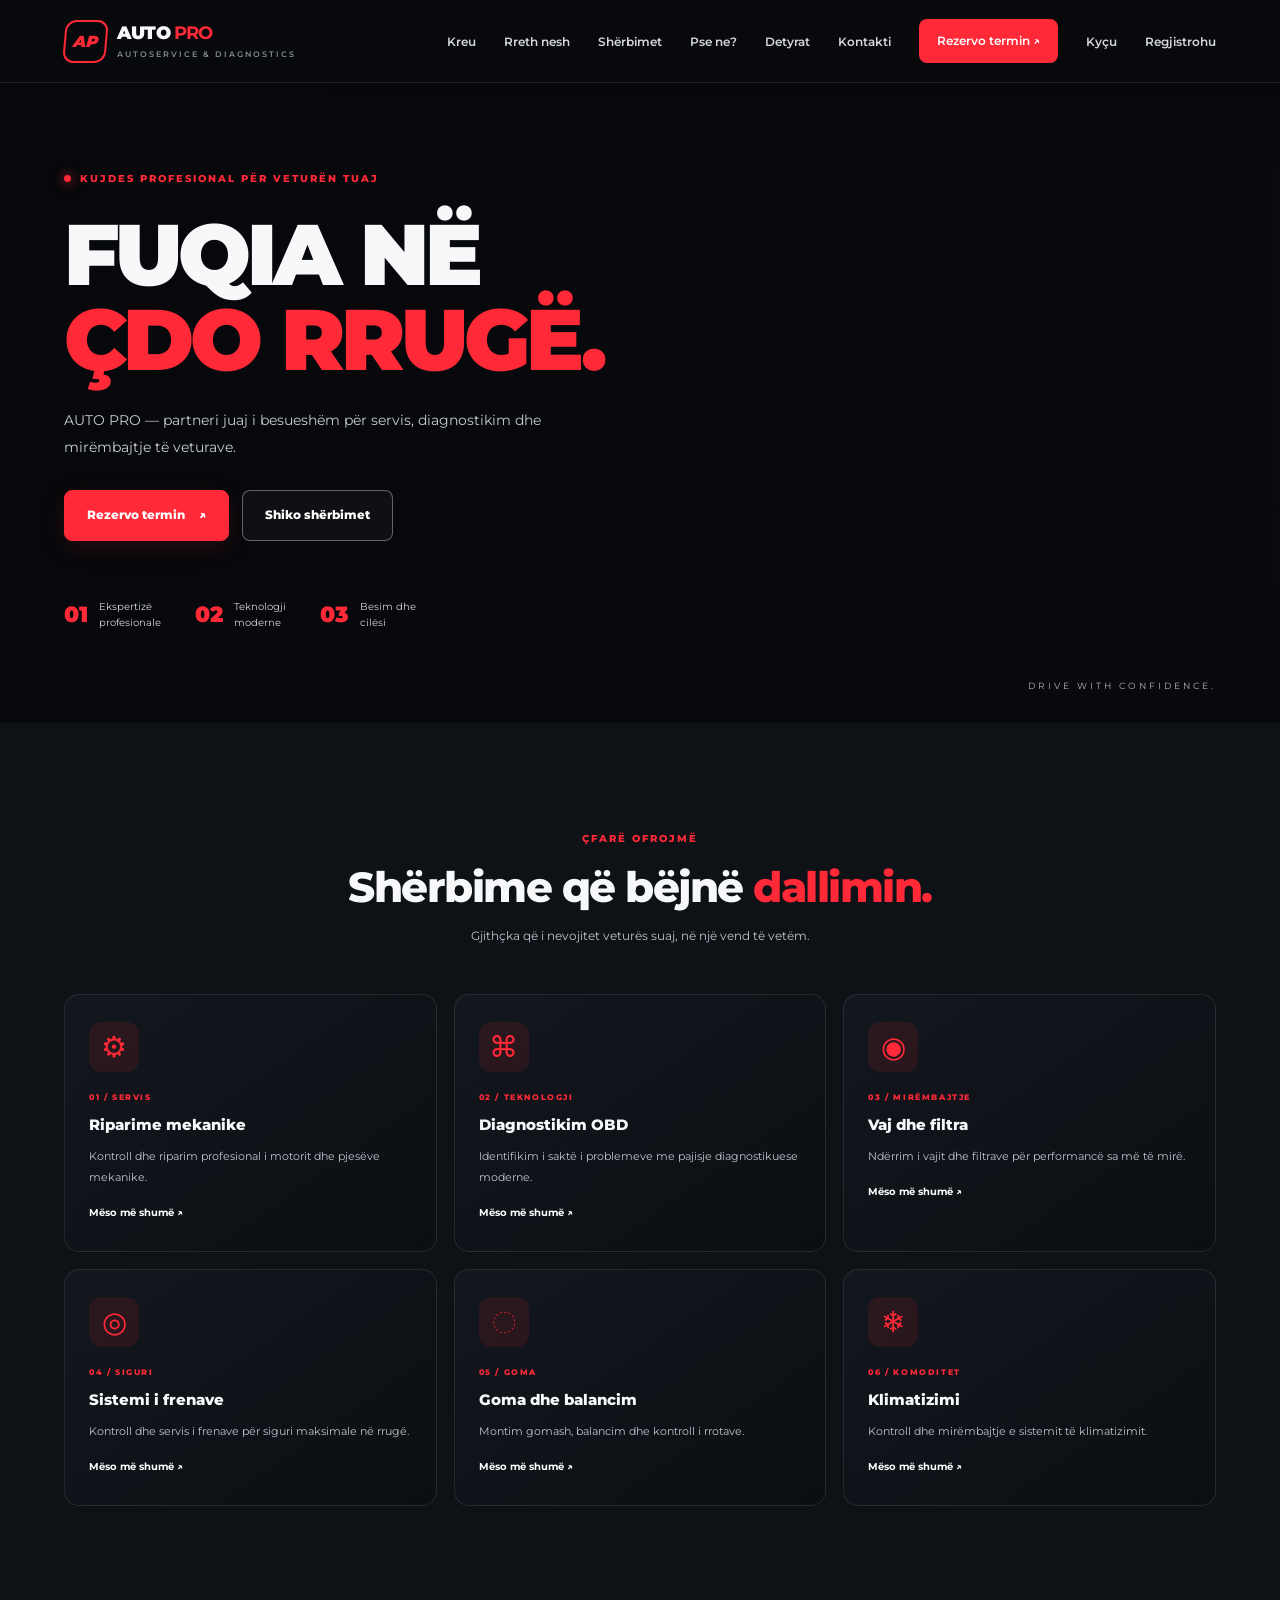
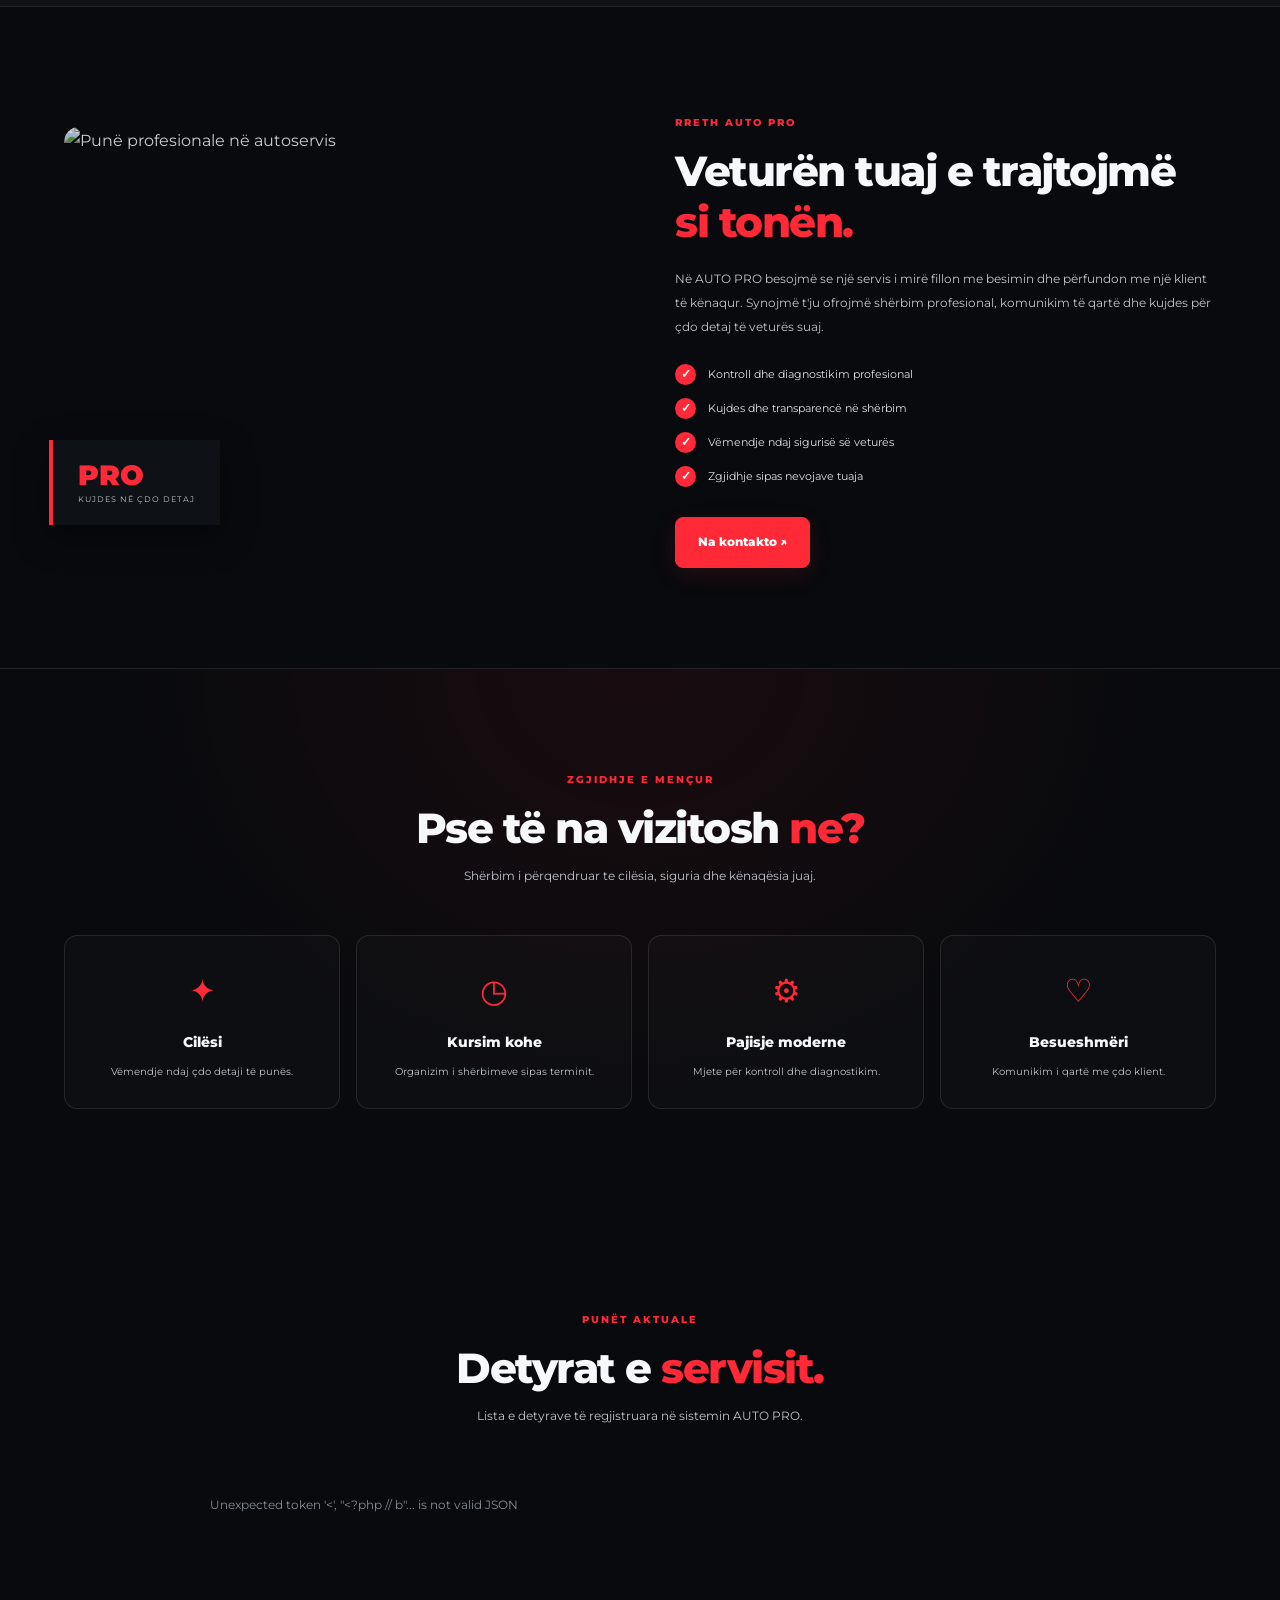
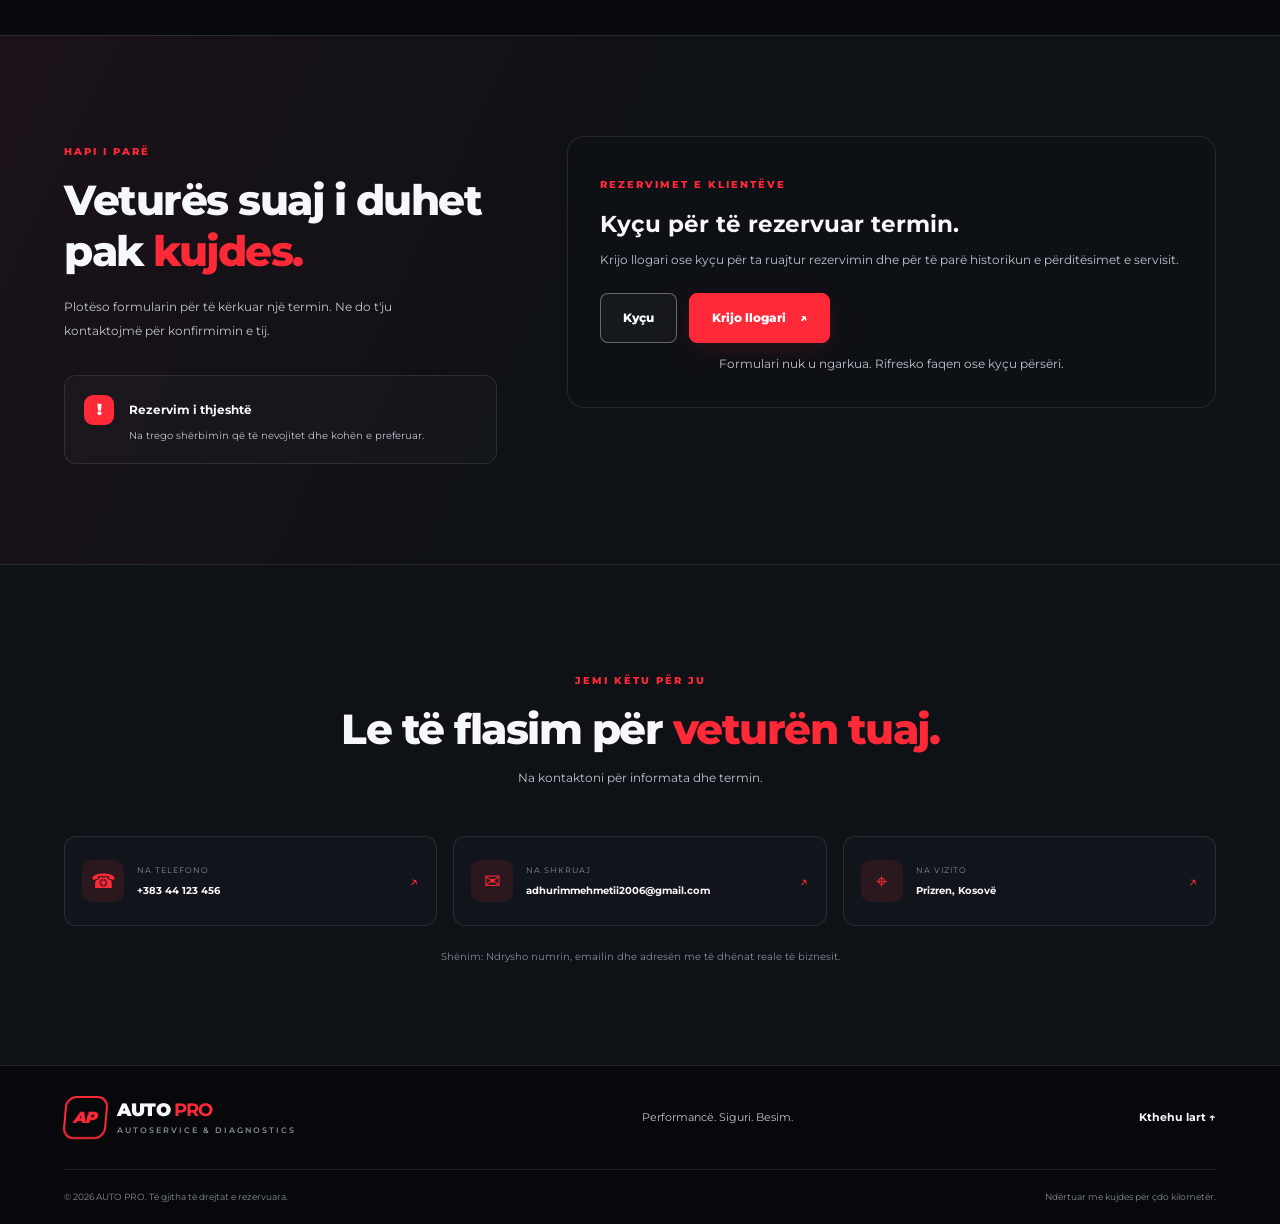
==== frontend/index.html @ 42e3f56c "Shto listën e detyrave në frontend Ndryshimet që nga commit-i i fundit, një nga një:  1. Sinkronizov" ====
<!DOCTYPE html>
<html lang="sq">
<head>
  <meta charset="UTF-8">
  <meta name="viewport" content="width=device-width, initial-scale=1.0">
  <meta name="description" content="AUTO PRO - Autoservis profesional për diagnostikim, riparim, frena, vaj, goma dhe mirëmbajtje të veturave.">
  <title>AUTO PRO | Autoservis Profesional</title>
  <link rel="preconnect" href="https://fonts.googleapis.com">
  <link rel="preconnect" href="https://fonts.gstatic.com" crossorigin>
  <link href="https://fonts.googleapis.com/css2?family=Montserrat:wght@400;500;600;700;800;900&display=swap" rel="stylesheet">
  <script defer src="https://cdn.jsdelivr.net/npm/@emailjs/browser@4/dist/email.min.js"></script>
  <link rel="stylesheet" href="style.css">
</head>

<body>

  <!-- NAVIGIMI -->
  <header class="header">
    <nav class="navbar container">
      <a href="#home" class="logo">
        <span class="logo-icon">AP</span>
        <span>AUTO <strong>PRO</strong>
          <small>AUTOSERVICE & DIAGNOSTICS</small>
        </span>
      </a>

      <input type="checkbox" id="menu-toggle" class="menu-toggle">
      <label for="menu-toggle" class="menu-btn" aria-label="Hap menynë">
        <span></span><span></span><span></span>
      </label>

      <ul class="nav-links">
        <li><a href="#home">Kreu</a></li>
        <li><a href="#about">Rreth nesh</a></li>
        <li><a href="#services">Shërbimet</a></li>
        <li><a href="#why-us">Pse ne?</a></li>
        <li><a href="#tasks">Detyrat</a></li>
        <li><a href="#contact">Kontakti</a></li>
        <li><a href="#booking" class="nav-cta">Rezervo termin ↗</a></li>
        <li><a href="../login.php">Kyçu</a></li>
        <li><a href="../register.php">Regjistrohu</a></li>
      </ul>
    </nav>
  </header>

  <main>

    <!-- HERO -->
    <section class="hero" id="home">
      <div class="hero-overlay"></div>
      <div class="container hero-content">
        <span class="eyebrow"><span class="status-dot"></span> KUJDES PROFESIONAL PËR VETURËN TUAJ</span>

        <h1>FUQIA NË<br>
          <span>ÇDO RRUGË.</span>
        </h1>

        <p class="hero-subtitle">
          AUTO PRO — partneri juaj i besueshëm
          për servis, diagnostikim dhe mirëmbajtje të veturave.
        </p>

        <div class="hero-buttons">
          <a href="#booking" class="btn btn-primary">Rezervo termin <span>↗</span></a>
          <a href="#services" class="btn btn-outline">Shiko shërbimet</a>
        </div>

        <div class="hero-features">
          <div><strong>01</strong><span>Ekspertizë<br>profesionale</span></div>
          <div><strong>02</strong><span>Teknologji<br>moderne</span></div>
          <div><strong>03</strong><span>Besim dhe<br>cilësi</span></div>
        </div>
      </div>
      <div class="hero-bottom-label">DRIVE WITH CONFIDENCE.</div>
    </section>

    <!-- SHËRBIMET -->
    <section class="section services" id="services">
      <div class="container">
        <div class="section-heading">
          <span class="eyebrow">ÇFARË OFROJMË</span>
          <h2>Shërbime që bëjnë <span>dallimin.</span></h2>
          <p>Gjithçka që i nevojitet veturës suaj, në një vend të vetëm.</p>
        </div>

        <div class="services-grid">
          <article class="service-card">
            <div class="service-icon">⚙</div>
            <span class="service-number">01 / SERVIS</span>
            <h3>Riparime mekanike</h3>
            <p>Kontroll dhe riparim profesional i motorit dhe pjesëve mekanike.</p>
            <a href="#booking" class="service-link">Mëso më shumë ↗</a>
          </article>

          <article class="service-card">
            <div class="service-icon">⌘</div>
            <span class="service-number">02 / TEKNOLOGJI</span>
            <h3>Diagnostikim OBD</h3>
            <p>Identifikim i saktë i problemeve me pajisje diagnostikuese moderne.</p>
            <a href="#booking" class="service-link">Mëso më shumë ↗</a>
          </article>

          <article class="service-card">
            <div class="service-icon">◉</div>
            <span class="service-number">03 / MIRËMBAJTJE</span>
            <h3>Vaj dhe filtra</h3>
            <p>Ndërrim i vajit dhe filtrave për performancë sa më të mirë.</p>
            <a href="#booking" class="service-link">Mëso më shumë ↗</a>
          </article>

          <article class="service-card">
            <div class="service-icon">◎</div>
            <span class="service-number">04 / SIGURI</span>
            <h3>Sistemi i frenave</h3>
            <p>Kontroll dhe servis i frenave për siguri maksimale në rrugë.</p>
            <a href="#booking" class="service-link">Mëso më shumë ↗</a>
          </article>

          <article class="service-card">
            <div class="service-icon">◌</div>
            <span class="service-number">05 / GOMA</span>
            <h3>Goma dhe balancim</h3>
            <p>Montim gomash, balancim dhe kontroll i rrotave.</p>
            <a href="#booking" class="service-link">Mëso më shumë ↗</a>
          </article>

          <article class="service-card">
            <div class="service-icon">❄</div>
            <span class="service-number">06 / KOMODITET</span>
            <h3>Klimatizimi</h3>
            <p>Kontroll dhe mirëmbajtje e sistemit të klimatizimit.</p>
            <a href="#booking" class="service-link">Mëso më shumë ↗</a>
          </article>
        </div>
      </div>
    </section>

    <!-- RRETH NESH -->
    <section class="section about" id="about">
      <div class="container about-grid">
        <div class="about-image">
          <img
            src="https://images.unsplash.com/photo-1486262715619-67b85e0b08d3?auto=format&fit=crop&w=1000&q=85"
            alt="Punë profesionale në autoservis"
            loading="lazy">
          <div class="image-badge">
            <strong>PRO</strong>
            <span>KUJDES NË ÇDO DETAJ</span>
          </div>
        </div>

        <div class="about-content">
          <span class="eyebrow">RRETH AUTO PRO</span>
          <h2>Veturën tuaj e trajtojmë <span>si tonën.</span></h2>
          <p>
            Në AUTO PRO besojmë se një servis i mirë fillon me
            besimin dhe përfundon me një klient të kënaqur.
            Synojmë t'ju ofrojmë shërbim profesional, komunikim të
            qartë dhe kujdes për çdo detaj të veturës suaj.
          </p>

          <ul class="check-list">
            <li><span>✓</span> Kontroll dhe diagnostikim profesional</li>
            <li><span>✓</span> Kujdes dhe transparencë në shërbim</li>
            <li><span>✓</span> Vëmendje ndaj sigurisë së veturës</li>
            <li><span>✓</span> Zgjidhje sipas nevojave tuaja</li>
          </ul>

          <a href="#contact" class="btn btn-primary">Na kontakto ↗</a>
        </div>
      </div>
    </section>

    <!-- PSE NE -->
    <section class="stats-section" id="why-us">
      <div class="container">
        <div class="section-heading">
          <span class="eyebrow">ZGJIDHJE E MENÇUR</span>
          <h2>Pse të na vizitosh <span>ne?</span></h2>
          <p>Shërbim i përqendruar te cilësia, siguria dhe kënaqësia juaj.</p>
        </div>

        <div class="stats-grid">
          <div class="stat-card">
            <span class="stat-icon">✦</span>
            <h3>Cilësi</h3>
            <p>Vëmendje ndaj çdo detaji të punës.</p>
          </div>
          <div class="stat-card">
            <span class="stat-icon">◷</span>
            <h3>Kursim kohe</h3>
            <p>Organizim i shërbimeve sipas terminit.</p>
          </div>
          <div class="stat-card">
            <span class="stat-icon">⚙</span>
            <h3>Pajisje moderne</h3>
            <p>Mjete për kontroll dhe diagnostikim.</p>
          </div>
          <div class="stat-card">
            <span class="stat-icon">♡</span>
            <h3>Besueshmëri</h3>
            <p>Komunikim i qartë me çdo klient.</p>
          </div>
        </div>
      </div>
    </section>

    <!-- DETYRAT E SERVISIT -->
    <section class="section tasks-section" id="tasks">
      <div class="container">
        <div class="section-heading">
          <span class="eyebrow">PUNËT AKTUALE</span>
          <h2>Detyrat e <span>servisit.</span></h2>
          <p>Lista e detyrave të regjistruara në sistemin AUTO PRO.</p>
        </div>
        <div class="task-list" id="task-list" aria-live="polite">
          <p class="empty-state">Duke ngarkuar detyrat...</p>
        </div>
      </div>
    </section>

    <!-- REZERVIMI -->
    <section class="section booking-section" id="booking">
      <div class="container booking-grid">
        <div class="booking-info">
          <span class="eyebrow">HAPI I PARË</span>
          <h2>Veturës suaj i duhet pak <span>kujdes.</span></h2>
          <p>
            Plotëso formularin për të kërkuar një termin.
            Ne do t'ju kontaktojmë për konfirmimin e tij.
          </p>

          <div class="booking-note">
            <span class="note-icon">!</span>
            <div>
              <strong>Rezervim i thjeshtë</strong>
              <p>Na trego shërbimin që të nevojitet dhe kohën e preferuar.</p>
            </div>
          </div>
        </div>

        <div class="booking-auth-required" id="booking-auth-required">
          <span class="eyebrow">REZERVIMET E KLIENTËVE</span>
          <h3>Kyçu për të rezervuar termin.</h3>
          <p>Krijo llogari ose kyçu për ta ruajtur rezervimin dhe për të parë historikun e përditësimet e servisit.</p>
          <div class="booking-auth-actions">
            <a href="../login.php" class="btn btn-outline">Kyçu</a>
            <a href="../register.php" class="btn btn-primary">Krijo llogari <span>↗</span></a>
          </div>
        </div>

        <form class="booking-form" id="booking-form" hidden>
          <h3>Rezervo termin <span>↗</span></h3>
          <p class="form-subtitle">Plotëso të dhënat e mëposhtme.</p>

          <div class="form-row">
            <div class="form-group">
              <label for="name">Emri dhe mbiemri</label>
              <input type="text" id="name" name="name"
                     placeholder="Emri nga profili yt" readonly required>
            </div>
            <div class="form-group">
              <label for="phone">Numri i telefonit</label>
              <input type="tel" id="phone" name="phone"
                     placeholder="Telefoni nga profili yt" readonly required>
            </div>
          </div>

          <div class="form-group">
            <label for="service">Shërbimi i kërkuar</label>
            <select id="service" name="service" required>
              <option value="">Zgjedh shërbimin</option>
              <option>Riparime mekanike</option>
              <option>Diagnostikim OBD</option>
              <option>Vaj dhe filtra</option>
              <option>Sistemi i frenave</option>
              <option>Goma dhe balancim</option>
              <option>Klimatizimi</option>
              <option>Kontroll i përgjithshëm</option>
              <option>Tjetër</option>
            </select>
          </div>

          <div class="form-row">
            <div class="form-group">
              <label for="date">Data e preferuar</label>
              <input type="date" id="date" name="date" required>
            </div>
            <div class="form-group">
              <label for="car">Vetura juaj</label>
              <input type="text" id="car" name="car"
                     placeholder="p.sh. VW Golf 7">
            </div>
          </div>

          <div class="form-group">
            <label for="message">Mesazhi (opsional)</label>
            <textarea id="message" name="message" rows="3"
                      placeholder="Përshkruaj problemin e veturës..."></textarea>
          </div>

          <button type="submit" class="btn btn-primary submit-btn">
            Dërgo kërkesën <span>↗</span>
          </button>

          <p class="form-disclaimer" id="form-status" role="status" aria-live="polite">
            * Kërkesa duhet të konfirmohet nga autoservisi.
          </p>
        </form>
      </div>
    </section>

    <!-- KONTAKTI -->
    <section class="section contact-section" id="contact">
      <div class="container">
        <div class="section-heading">
          <span class="eyebrow">JEMI KËTU PËR JU</span>
          <h2>Le të flasim për <span>veturën tuaj.</span></h2>
          <p>Na kontaktoni për informata dhe termin.</p>
        </div>

        <div class="contact-grid">
          <a href="tel:+38344123456" class="contact-card">
            <span class="contact-icon">☎</span>
            <div><small>NA TELEFONO</small><strong>+383 44 123 456</strong></div>
            <span class="contact-arrow">↗</span>
          </a>

          <a href="mailto:adhurimmehmetii2006@gmail.com" class="contact-card">
            <span class="contact-icon">✉</span>
            <div><small>NA SHKRUAJ</small><strong>adhurimmehmetii2006@gmail.com</strong></div>
            <span class="contact-arrow">↗</span>
          </a>

          <div class="contact-card">
            <span class="contact-icon">⌖</span>
            <div><small>NA VIZITO</small><strong>Prizren, Kosovë</strong></div>
            <span class="contact-arrow">↗</span>
          </div>
        </div>
        <p class="contact-hint">
          Shënim: Ndrysho numrin, emailin dhe adresën me të dhënat reale të biznesit.
        </p>
      </div>
    </section>

  </main>

  <!-- FOOTER -->
  <footer class="footer">
    <div class="container footer-top">
      <a href="#home" class="logo footer-logo">
        <span class="logo-icon">AP</span>
        <span>AUTO <strong>PRO </strong>
          <small>AUTOSERVICE & DIAGNOSTICS</small>
        </span>
      </a>

      <p>Performancë. Siguri. Besim.</p>

      <a href="#home" class="back-top">Kthehu lart ↑</a>
    </div>
    <div class="container footer-bottom">
      <p>© 2026 AUTO PRO. Të gjitha të drejtat e rezervuara.</p>
      <p>Ndërtuar me kujdes për çdo kilometër.</p>
    </div>
  </footer>
  <script src="app.js" defer></script>

</body>
</html>
---- frontend/style.css ----
:root {
  --bg: #080a0d;
  --bg-soft: #0e1116;
  --card: #11151b;
  --card-hover: #171c23;
  --red: #ff2938;
  --red-dark: #d91828;
  --white: #f7f8fa;
  --text: #c0c4cc;
  --muted: #858c97;
  --border: rgba(255, 255, 255, 0.10);
  --radius: 15px;
  --transition: 0.3s ease;
}

* {
  margin: 0;
  padding: 0;
  box-sizing: border-box;
}

html {
  scroll-behavior: smooth;
  scroll-padding-top: 85px;
}

body {
  font-family: "Montserrat", sans-serif;
  background: var(--bg);
  color: var(--white);
  line-height: 1.7;
  overflow-x: hidden;
}

a {
  text-decoration: none;
  color: inherit;
}

button,
input,
select,
textarea {
  font: inherit;
}

button,
a {
  -webkit-tap-highlight-color: transparent;
}

img {
  max-width: 100%;
  display: block;
}

.container {
  width: min(1160px, 90%);
  margin-inline: auto;
}

::selection {
  background: var(--red);
  color: white;
}

/* HEADER */

.header {
  position: sticky;
  top: 0;
  z-index: 1000;
  background: rgba(8, 10, 13, 0.92);
  backdrop-filter: blur(18px);
  border-bottom: 1px solid var(--border);
}

.navbar {
  min-height: 82px;
  display: flex;
  align-items: center;
  justify-content: space-between;
  gap: 25px;
}

.logo {
  display: inline-flex;
  align-items: center;
  gap: 10px;
  font-size: 18px;
  font-weight: 900;
  letter-spacing: -0.8px;
  line-height: 1.2;
  white-space: nowrap;
}

.logo strong {
  color: var(--red);
}

.logo small {
  display: block;
  margin-top: 5px;
  font-size: 8px;
  font-weight: 600;
  letter-spacing: 2px;
  color: var(--muted);
}

.logo-icon {
  display: grid;
  place-items: center;
  width: 43px;
  height: 43px;
  border: 2px solid var(--red);
  border-radius: 11px;
  color: var(--red);
  font-size: 16px;
  font-style: italic;
  transform: skew(-5deg);
}

.nav-links {
  display: flex;
  align-items: center;
  gap: 28px;
  list-style: none;
}

.nav-links a {
  font-size: 12px;
  font-weight: 600;
  color: #d5d7dc;
  transition: color var(--transition);
}

.nav-links a:hover {
  color: var(--red);
}

.nav-links .nav-cta {
  display: inline-block;
  background: var(--red);
  color: white;
  padding: 12px 18px;
  border-radius: 8px;
  transition: background var(--transition), transform var(--transition);
}

.nav-links .nav-cta:hover {
  background: var(--red-dark);
  color: white;
  transform: translateY(-2px);
}

.menu-toggle,
.menu-btn {
  display: none;
}

.btn {
  display: inline-flex;
  justify-content: center;
  align-items: center;
  gap: 14px;
  padding: 14px 22px;
  min-height: 49px;
  border-radius: 8px;
  font-size: 12px;
  font-weight: 800;
  transition: transform var(--transition),
              background var(--transition),
              border-color var(--transition);
  cursor: pointer;
}

.btn:hover {
  transform: translateY(-3px);
}

.btn-primary {
  background: var(--red);
  color: white;
  border: 1px solid var(--red);
  box-shadow: 0 7px 25px rgba(255, 41, 56, 0.12);
}

.btn-primary:hover {
  background: var(--red-dark);
  border-color: var(--red-dark);
}

.btn-outline {
  border: 1px solid rgba(255, 255, 255, 0.35);
  background: rgba(255, 255, 255, 0.035);
  color: white;
}

.btn-outline:hover {
  border-color: var(--red);
  background: rgba(255, 41, 56, 0.08);
}

.hero {
  min-height: 640px;
  position: relative;
  display: flex;
  align-items: center;
  isolation: isolate;
  overflow: hidden;
  background-color: #090b0e;
  background-image: url("https://images.unsplash.com/photo-1492144534655-ae79c964c9d7?auto=format&fit=crop&w=2000&q=90");
  background-position: center 55%;
  background-size: cover;
}

.hero-overlay {
  position: absolute;
  inset: 0;
  z-index: -1;
  background:
    linear-gradient(90deg,
      rgba(6, 8, 11, 0.98) 0%,
      rgba(6, 8, 11, 0.91) 35%,
      rgba(6, 8, 11, 0.53) 68%,
      rgba(6, 8, 11, 0.30) 100%),
    linear-gradient(0deg,
      var(--bg) 0%,
      transparent 23%,
      transparent 85%,
      rgba(0, 0, 0, 0.35) 100%);
}

.hero-content {
  padding-top: 65px;
  padding-bottom: 75px;
}

.eyebrow {
  display: inline-flex;
  align-items: center;
  gap: 9px;
  color: var(--red);
  font-size: 10px;
  font-weight: 800;
  letter-spacing: 2px;
  text-transform: uppercase;
}

.status-dot {
  width: 7px;
  height: 7px;
  border-radius: 50%;
  background: var(--red);
  box-shadow: 0 0 12px var(--red);
}

.hero h1 {
  margin-top: 22px;
  font-size: clamp(48px, 7vw, 86px);
  line-height: 0.99;
  font-weight: 900;
  letter-spacing: -4px;
}

.hero h1 span {
  color: var(--red);
}

.hero-subtitle {
  max-width: 480px;
  margin-top: 25px;
  color: #c8cbd1;
  font-size: 14px;
  line-height: 1.9;
}

.hero-buttons {
  display: flex;
  gap: 13px;
  flex-wrap: wrap;
  margin-top: 30px;
}

.hero-features {
  display: flex;
  flex-wrap: wrap;
  gap: 34px;
  margin-top: 55px;
}

.hero-features div {
  display: flex;
  align-items: center;
  gap: 11px;
}

.hero-features strong {
  font-size: 22px;
  color: var(--red);
  font-weight: 900;
}

.hero-features span {
  color: #d3d5da;
  font-size: 10px;
  line-height: 1.6;
}

.hero-bottom-label {
  position: absolute;
  bottom: 30px;
  right: 5%;
  font-size: 9px;
  letter-spacing: 3px;
  color: rgba(255, 255, 255, 0.7);
}

.section {
  padding: 100px 0;
}

.services,
.contact-section {
  background: var(--bg-soft);
}

.section-heading {
  max-width: 700px;
  margin: 0 auto 48px;
  text-align: center;
}

.section-heading h2,
.about-content h2,
.booking-info h2 {
  margin-top: 12px;
  font-size: clamp(27px, 4vw, 42px);
  line-height: 1.2;
  letter-spacing: -1.5px;
  font-weight: 800;
}

.section-heading h2 span,
.about-content h2 span,
.booking-info h2 span {
  color: var(--red);
}

.section-heading > p {
  margin-top: 13px;
  color: var(--text);
  font-size: 12px;
}

.services-grid {
  display: grid;
  grid-template-columns: repeat(3, minmax(0, 1fr));
  gap: 17px;
}

.service-card {
  position: relative;
  padding: 27px 24px;
  min-height: 235px;
  border: 1px solid var(--border);
  border-radius: var(--radius);
  background: linear-gradient(145deg, #13171e, #0b0e12);
  transition: transform var(--transition),
              border-color var(--transition),
              background var(--transition);
}

.service-card:hover {
  transform: translateY(-6px);
  border-color: rgba(255, 41, 56, 0.6);
  background: var(--card-hover);
}

.service-icon {
  display: grid;
  place-items: center;
  width: 50px;
  height: 50px;
  margin-bottom: 19px;
  border-radius: 12px;
  background: rgba(255, 41, 56, 0.10);
  color: var(--red);
  font-size: 29px;
}

.service-number {
  display: block;
  margin-bottom: 7px;
  font-size: 8px;
  letter-spacing: 1.6px;
  color: var(--red);
  font-weight: 800;
}

.service-card h3 {
  font-size: 15px;
  font-weight: 800;
}

.service-card p {
  margin-top: 9px;
  color: var(--text);
  font-size: 11px;
  line-height: 1.9;
}

.service-link {
  display: inline-block;
  margin-top: 16px;
  font-size: 10px;
  color: white;
  font-weight: 700;
  transition: color var(--transition);
}

.service-link:hover {
  color: var(--red);
}

.about {
  border-top: 1px solid var(--border);
  border-bottom: 1px solid var(--border);
}

.about-grid {
  display: grid;
  grid-template-columns: 1fr 1fr;
  gap: 70px;
  align-items: center;
}

.about-image {
  position: relative;
  min-height: 390px;
}

.about-image img {
  width: 100%;
  height: 420px;
  object-fit: cover;
  border-radius: 15px;
  filter: brightness(0.82);
}

.image-badge {
  position: absolute;
  left: -15px;
  bottom: 22px;
  display: flex;
  flex-direction: column;
  padding: 19px 25px;
  border-left: 4px solid var(--red);
  background: var(--bg-soft);
  box-shadow: 0 12px 35px rgba(0, 0, 0, 0.4);
}

.image-badge strong {
  font-size: 28px;
  line-height: 1.2;
  color: var(--red);
  font-weight: 900;
}

.image-badge span {
  font-size: 8px;
  color: var(--text);
  letter-spacing: 1px;
}

.about-content > p {
  margin-top: 20px;
  color: var(--text);
  font-size: 12px;
  line-height: 2;
}

.check-list {
  display: grid;
  gap: 13px;
  list-style: none;
  margin: 25px 0 30px;
}

.check-list li {
  display: flex;
  align-items: center;
  gap: 12px;
  font-size: 11px;
  color: #e0e2e7;
}

.check-list li span {
  display: grid;
  place-items: center;
  width: 21px;
  height: 21px;
  border-radius: 50%;
  background: var(--red);
  color: white;
  font-size: 12px;
  font-weight: 900;
  flex-shrink: 0;
}

.stats-section {
  padding: 95px 0;
  background:
    radial-gradient(ellipse at 50% 0%, rgba(255, 41, 56, 0.07), transparent 60%),
    var(--bg);
}

.stats-grid {
  display: grid;
  grid-template-columns: repeat(4, minmax(0, 1fr));
  gap: 16px;
}

.stat-card {
  padding: 28px 18px;
  border: 1px solid var(--border);
  border-radius: 13px;
  background: rgba(255, 255, 255, 0.02);
  text-align: center;
  transition: border-color var(--transition),
              transform var(--transition);
}

.stat-card:hover {
  border-color: var(--red);
  transform: translateY(-4px);
}

.stat-icon {
  display: block;
  margin-bottom: 13px;
  color: var(--red);
  font-size: 32px;
}

.stat-card h3 {
  font-size: 14px;
  font-weight: 800;
}

.stat-card p {
  margin-top: 8px;
  color: var(--text);
  font-size: 10px;
}

.booking-section {
  position: relative;
  background:
    linear-gradient(115deg, rgba(255, 41, 56, 0.055), transparent 45%),
    var(--bg-soft);
  border-top: 1px solid var(--border);
  border-bottom: 1px solid var(--border);
}

.booking-grid {
  display: grid;
  grid-template-columns: 0.8fr 1.2fr;
  gap: 70px;
  align-items: start;
}

.booking-info {
  position: sticky;
  top: 120px;
}

.booking-info > p {
  max-width: 400px;
  margin-top: 19px;
  color: var(--text);
  font-size: 12px;
  line-height: 2;
}

.booking-note {
  display: flex;
  gap: 15px;
  margin-top: 32px;
  padding: 19px;
  border: 1px solid var(--border);
  border-radius: 12px;
  background: rgba(255, 255, 255, 0.025);
}

.note-icon {
  display: grid;
  place-items: center;
  flex-shrink: 0;
  width: 30px;
  height: 30px;
  border-radius: 9px;
  background: var(--red);
  font-weight: 900;
}

.booking-note strong {
  font-size: 12px;
}

.booking-note p {
  margin-top: 5px;
  font-size: 10px;
  color: var(--text);
}

.booking-form {
  padding: 32px;
  border: 1px solid var(--border);
  border-radius: 17px;
  background: #0d1015;
  box-shadow: 0 20px 60px rgba(0, 0, 0, 0.17);
}

.booking-form h3 {
  font-size: 22px;
  font-weight: 800;
}

.booking-form h3 span {
  color: var(--red);
}

.form-subtitle {
  margin-top: 4px;
  margin-bottom: 26px;
  color: var(--muted);
  font-size: 11px;
}

.form-row {
  display: grid;
  grid-template-columns: 1fr 1fr;
  gap: 15px;
}

.form-group {
  display: flex;
  flex-direction: column;
  gap: 8px;
  margin-bottom: 17px;
}

.form-group label {
  font-size: 10px;
  color: #e1e3e8;
  font-weight: 700;
}

.form-group input,
.form-group select,
.form-group textarea {
  width: 100%;
  min-width: 0;
  padding: 13px 14px;
  color: white;
  background: #151920;
  border: 1px solid #2a3039;
  border-radius: 7px;
  outline: none;
  font-size: 11px;
  transition: border-color var(--transition),
              box-shadow var(--transition);
}

.form-group input,
.form-group select {
  min-height: 45px;
}

.form-group select {
  color-scheme: dark;
}

.form-group input::placeholder,
.form-group textarea::placeholder {
  color: #737b87;
}

.form-group input:focus,
.form-group select:focus,
.form-group textarea:focus {
  border-color: var(--red);
  box-shadow: 0 0 0 3px rgba(255, 41, 56, 0.10);
}

.form-group textarea {
  resize: vertical;
  min-height: 85px;
}

.submit-btn {
  width: 100%;
  border: none;
}

.form-disclaimer {
  margin-top: 13px;
  text-align: center;
  font-size: 9px;
  color: var(--muted);
  line-height: 1.8;
}

.form-message {
  color: #ff9ba3;
  padding-top: 8px;
}

#form-status[data-state="pending"] {
  color: var(--text);
}

#form-status[data-state="success"] {
  color: #83d6a5;
}

#form-status[data-state="error"] {
  color: #ff9ba3;
}

.submit-btn:disabled {
  cursor: wait;
  opacity: 0.75;
  transform: none;
}

.contact-grid {
  display: grid;
  grid-template-columns: repeat(3, minmax(0, 1fr));
  gap: 16px;
}

.contact-card {
  display: flex;
  align-items: center;
  gap: 13px;
  padding: 23px 17px;
  min-width: 0;
  border: 1px solid var(--border);
  border-radius: 12px;
  background: var(--card);
  transition: border-color var(--transition),
              transform var(--transition);
}

.contact-card:hover {
  border-color: var(--red);
  transform: translateY(-4px);
}

.contact-icon {
  display: grid;
  place-items: center;
  width: 42px;
  height: 42px;
  flex-shrink: 0;
  background: rgba(255, 41, 56, 0.11);
  color: var(--red);
  border-radius: 10px;
  font-size: 20px;
}

.contact-card div {
  flex: 1;
  min-width: 0;
}

.contact-card small {
  display: block;
  margin-bottom: 4px;
  font-size: 8px;
  letter-spacing: 1px;
  color: var(--muted);
}

.contact-card strong {
  display: block;
  font-size: 10px;
  overflow-wrap: anywhere;
}

.contact-arrow {
  color: var(--red);
  font-size: 16px;
}

.contact-hint {
  margin-top: 22px;
  text-align: center;
  color: var(--muted);
  font-size: 10px;
}

.footer {
  border-top: 1px solid var(--border);
  background: #06080b;
}

.footer-top {
  display: flex;
  align-items: center;
  justify-content: space-between;
  gap: 25px;
  padding-top: 30px;
  padding-bottom: 30px;
}

.footer-top > p {
  color: var(--text);
  font-size: 11px;
}

.back-top {
  font-size: 11px;
  font-weight: 700;
  transition: color var(--transition);
}

.back-top:hover {
  color: var(--red);
}

.footer-bottom {
  display: flex;
  justify-content: space-between;
  gap: 20px;
  padding-top: 19px;
  padding-bottom: 19px;
  border-top: 1px solid var(--border);
}

.footer-bottom p {
  color: var(--muted);
  font-size: 9px;
}

@media (max-width: 1000px) {
  .nav-links {
    gap: 16px;
  }

  .nav-links a {
    font-size: 10px;
  }

  .about-grid {
    gap: 40px;
  }

  .booking-grid {
    gap: 35px;
  }

  .contact-card {
    padding: 17px 12px;
  }
}

@media (max-width: 760px) {
  .navbar {
    min-height: 72px;
  }

  .menu-btn {
    display: flex;
    flex-direction: column;
    justify-content: center;
    gap: 5px;
    width: 43px;
    height: 43px;
    padding: 10px;
    cursor: pointer;
    border: 1px solid var(--border);
    border-radius: 8px;
  }

  .menu-btn span {
    display: block;
    width: 100%;
    height: 2px;
    background: white;
    border-radius: 2px;
    transition: transform var(--transition);
  }

  .nav-links {
    position: absolute;
    top: 71px;
    left: 0;
    right: 0;
    display: flex;
    flex-direction: column;
    align-items: stretch;
    gap: 0;
    padding: 12px 5% 22px;
    background: #0b0e12;
    border-bottom: 1px solid var(--border);
    opacity: 0;
    visibility: hidden;
    transform: translateY(-8px);
    transition: opacity var(--transition),
                visibility var(--transition),
                transform var(--transition);
  }

  .nav-links li a {
    display: block;
    padding: 13px 10px;
    font-size: 12px;
  }

  .nav-links .nav-cta {
    margin-top: 8px;
    text-align: center;
  }

  .menu-toggle:checked ~ .nav-links {
    opacity: 1;
    visibility: visible;
    transform: translateY(0);
  }

  .menu-toggle:focus-visible + .menu-btn {
    outline: 2px solid var(--red);
    outline-offset: 4px;
  }

  .menu-toggle:checked + .menu-btn span:first-child {
    transform: translateY(7px) rotate(45deg);
  }

  .menu-toggle:checked + .menu-btn span:nth-child(2) {
    opacity: 0;
  }

  .menu-toggle:checked + .menu-btn span:last-child {
    transform: translateY(-7px) rotate(-45deg);
  }

  .hero {
    min-height: 610px;
    background-position: 58% center;
  }

  .hero-overlay {
    background:
      linear-gradient(90deg,
        rgba(6, 8, 11, 0.94),
        rgba(6, 8, 11, 0.62)),
      linear-gradient(0deg, var(--bg), transparent 40%);
  }

  .hero h1 {
    letter-spacing: -2px;
  }

  .hero-subtitle {
    max-width: 420px;
    font-size: 12px;
  }

  .hero-features {
    gap: 20px;
    margin-top: 42px;
  }

  .section {
    padding: 75px 0;
  }

  .services-grid {
    grid-template-columns: repeat(2, minmax(0, 1fr));
  }

  .about-grid,
  .booking-grid {
    grid-template-columns: 1fr;
    gap: 40px;
  }

  .about-image img {
    height: 350px;
  }

  .about-image {
    min-height: 350px;
  }

  .booking-info {
    position: static;
  }

  .stats-grid {
    grid-template-columns: repeat(2, minmax(0, 1fr));
  }

  .contact-grid {
    grid-template-columns: 1fr;
  }
}

@media (max-width: 480px) {
  .container {
    width: 91%;
  }

  .logo {
    font-size: 15px;
  }

  .logo-icon {
    width: 38px;
    height: 38px;
    font-size: 14px;
  }

  .logo small {
    font-size: 7px;
    letter-spacing: 1.4px;
  }

  .hero {
    min-height: 580px;
  }

  .hero-content {
    padding-top: 50px;
    padding-bottom: 55px;
  }

  .eyebrow {
    font-size: 8px;
    letter-spacing: 1.3px;
  }

  .hero h1 {
    font-size: clamp(43px, 12vw, 59px);
  }

  .hero-subtitle {
    font-size: 11px;
  }

  .hero-buttons {
    flex-direction: column;
    align-items: stretch;
    max-width: 290px;
  }

  .hero-features {
    gap: 15px;
  }

  .hero-features strong {
    font-size: 18px;
  }

  .hero-features span {
    font-size: 8px;
  }

  .hero-bottom-label {
    font-size: 7px;
    letter-spacing: 2px;
  }

  .section-heading {
    margin-bottom: 32px;
  }

  .section-heading h2,
  .about-content h2,
  .booking-info h2 {
    font-size: 29px;
  }

  .services-grid {
    grid-template-columns: 1fr;
    gap: 13px;
  }

  .service-card {
    min-height: auto;
    padding: 23px;
  }

  .about-image,
  .about-image img {
    min-height: 270px;
    height: 270px;
  }

  .image-badge {
    left: -5px;
    bottom: 15px;
  }

  .stats-grid {
    gap: 10px;
  }

  .stat-card {
    padding: 22px 12px;
  }

  .stat-card h3 {
    font-size: 12px;
  }

  .booking-form {
    padding: 21px 16px;
  }

  .form-row {
    grid-template-columns: 1fr;
    gap: 0;
  }

  .footer-top {
    flex-wrap: wrap;
  }

  .footer-top > p {
    width: 100%;
    order: 3;
  }

  .footer-bottom {
    flex-direction: column;
    gap: 8px;
  }
}

@media (prefers-reduced-motion: reduce) {
  *,
  *::before,
  *::after {
    scroll-behavior: auto !important;
    animation-duration: 0.01ms !important;
    transition-duration: 0.01ms !important;
  }
}

.booking-auth-required {
  padding: 32px;
  border: 1px solid var(--border);
  border-radius: 17px;
  background: #0d1015;
}

.booking-auth-required[hidden],
.booking-form[hidden],
.admin-only[hidden] {
  display: none !important;
}

.booking-auth-required h3 {
  margin-top: 12px;
  font-size: 23px;
  line-height: 1.4;
}

.booking-auth-required > p {
  margin-top: 10px;
  color: var(--text);
  font-size: 12px;
}

.booking-auth-actions {
  display: flex;
  gap: 12px;
  margin-top: 22px;
}

.account-page {
  min-height: 100vh;
  background:
    radial-gradient(ellipse at 50% 20%, rgba(255, 41, 56, 0.1), transparent 42%),
    var(--bg);
}

.account-back,
.dashboard-nav > a {
  color: var(--text);
  font-size: 12px;
  font-weight: 700;
  transition: color var(--transition);
}

.account-back:hover,
.dashboard-nav > a:hover {
  color: var(--red);
}

.account-main {
  display: grid;
  min-height: calc(100vh - 82px);
  place-items: center;
  padding: 55px 20px;
}

.account-card {
  width: min(100%, 475px);
  padding: 38px;
  border: 1px solid var(--border);
  border-radius: 17px;
  background: rgba(13, 16, 21, 0.95);
  box-shadow: 0 25px 80px rgba(0, 0, 0, 0.32);
}

.account-card h1 {
  margin-top: 12px;
  font-size: clamp(26px, 5vw, 36px);
  line-height: 1.25;
  letter-spacing: -1px;
}

.account-card h1 span {
  color: var(--red);
}

.account-lead {
  margin-top: 10px;
  color: var(--text);
  font-size: 12px;
}

.account-form {
  display: flex;
  flex-direction: column;
  margin-top: 26px;
}

.account-form label,
.booking-admin-controls label {
  margin: 0 0 7px;
  color: #e1e3e8;
  font-size: 11px;
  font-weight: 700;
}

.account-form input,
.booking-admin-controls select,
.booking-admin-controls textarea,
.service-form input {
  width: 100%;
  min-width: 0;
  min-height: 45px;
  margin-bottom: 17px;
  padding: 12px 14px;
  color: white;
  background: #151920;
  border: 1px solid #2a3039;
  border-radius: 7px;
  outline: none;
  font-size: 12px;
}

.account-form input:focus,
.booking-admin-controls select:focus,
.booking-admin-controls textarea:focus,
.service-form input:focus {
  border-color: var(--red);
  box-shadow: 0 0 0 3px rgba(255, 41, 56, 0.1);
}

.account-form .btn {
  width: 100%;
  margin-top: 5px;
}

.field-hint {
  color: var(--muted);
  font-size: 9px;
  font-weight: 500;
}

.account-status {
  min-height: 20px;
  margin-top: 12px;
  color: var(--muted);
  font-size: 11px;
  line-height: 1.7;
}

.account-status[data-state="success"],
.form-disclaimer[data-state="success"] {
  color: #83d6a5;
}

.account-status[data-state="error"],
.form-disclaimer[data-state="error"] {
  color: #ff9ba3;
}

.account-switch {
  margin-top: 20px;
  padding-top: 18px;
  border-top: 1px solid var(--border);
  color: var(--text);
  font-size: 11px;
  text-align: center;
}

.account-switch a {
  color: var(--red);
  font-weight: 700;
}

.dashboard-page {
  min-height: 100vh;
  background: var(--bg);
}

.dashboard-nav {
  display: flex;
  align-items: center;
  gap: 22px;
}

.logout-button {
  padding: 10px 14px;
  border: 1px solid var(--border);
  border-radius: 7px;
  background: transparent;
  color: var(--white);
  font-size: 11px;
  font-weight: 700;
  cursor: pointer;
  transition: border-color var(--transition), color var(--transition);
}

.logout-button:hover {
  border-color: var(--red);
  color: var(--red);
}

.dashboard-main {
  padding-top: 60px;
  padding-bottom: 90px;
}

.dashboard-heading h1 {
  margin-top: 12px;
  font-size: clamp(29px, 5vw, 46px);
  letter-spacing: -1.5px;
}

.dashboard-heading h1 span {
  color: var(--red);
}

.dashboard-lead {
  margin-top: 8px;
  color: var(--text);
  font-size: 12px;
}

.dashboard-stats {
  display: grid;
  grid-template-columns: repeat(3, minmax(0, 1fr));
  gap: 15px;
  margin-top: 28px;
}

.dashboard-stat {
  display: flex;
  flex-direction: column;
  gap: 8px;
  padding: 19px 21px;
  border: 1px solid var(--border);
  border-radius: 11px;
  background: var(--card);
}

.dashboard-stat span {
  color: var(--muted);
  font-size: 10px;
  font-weight: 700;
}

.dashboard-stat strong {
  font-size: 25px;
}

.dashboard-panel {
  margin-top: 24px;
  padding: 27px;
  border: 1px solid var(--border);
  border-radius: 14px;
  background: #0d1015;
}

.panel-heading {
  display: flex;
  align-items: center;
  justify-content: space-between;
  gap: 16px;
  margin-bottom: 22px;
}

.panel-heading h2 {
  margin-top: 5px;
  font-size: 21px;
}

.dashboard-booking-form {
  max-width: 760px;
}

.dashboard-booking-form .form-group {
  margin-bottom: 14px;
}

.dashboard-booking-form .btn {
  margin-top: 2px;
}

.dashboard-booking-form .form-disclaimer {
  text-align: left;
  font-size: 11px;
}

.bookings-list {
  display: grid;
  gap: 13px;
}

.booking-card {
  padding: 20px;
  border: 1px solid var(--border);
  border-radius: 10px;
  background: #11151b;
}

.task-list {
  display: grid;
  gap: 13px;
  max-width: 860px;
  margin-inline: auto;
}

.task-card {
  padding: 19px 21px;
  border: 1px solid var(--border);
  border-radius: 10px;
  background: var(--card);
}

.task-card-heading {
  display: flex;
  align-items: flex-start;
  justify-content: space-between;
  gap: 15px;
}

.task-card-heading h3 {
  font-size: 14px;
  overflow-wrap: anywhere;
}

.task-status {
  flex-shrink: 0;
  padding: 5px 9px;
  border: 1px solid rgba(255, 193, 102, 0.35);
  border-radius: 20px;
  background: rgba(255, 193, 102, 0.08);
  color: #ffc166;
  font-size: 9px;
  font-weight: 800;
}

.task-status-DONE {
  border-color: rgba(131, 214, 165, 0.3);
  background: rgba(131, 214, 165, 0.08);
  color: #83d6a5;
}

.task-card .booking-detail {
  margin-top: 9px;
}

.booking-card-heading {
  display: flex;
  align-items: flex-start;
  justify-content: space-between;
  gap: 15px;
  margin-bottom: 14px;
}

.booking-card-heading h3 {
  font-size: 15px;
}

.booking-reference {
  color: var(--muted);
  font-size: 10px;
}

.status-badge {
  flex-shrink: 0;
  padding: 5px 9px;
  border: 1px solid rgba(255, 41, 56, 0.32);
  border-radius: 20px;
  background: rgba(255, 41, 56, 0.1);
  color: #ff9ba3;
  font-size: 9px;
  font-weight: 800;
}

.status-confirmed,
.status-completed {
  border-color: rgba(131, 214, 165, 0.3);
  background: rgba(131, 214, 165, 0.08);
  color: #83d6a5;
}

.status-in_progress {
  border-color: rgba(255, 193, 102, 0.35);
  background: rgba(255, 193, 102, 0.08);
  color: #ffc166;
}

.status-cancelled {
  border-color: var(--border);
  background: rgba(255, 255, 255, 0.04);
  color: var(--muted);
}

.booking-detail {
  margin-top: 6px;
  color: var(--text);
  font-size: 11px;
  overflow-wrap: anywhere;
}

.booking-detail strong {
  color: #e1e3e8;
}

.booking-admin-controls {
  display: grid;
  grid-template-columns: minmax(130px, 0.7fr) minmax(180px, 1.5fr) auto;
  align-items: end;
  gap: 12px;
  margin-top: 18px;
  padding-top: 16px;
  border-top: 1px solid var(--border);
}

.booking-admin-controls label {
  display: flex;
  flex-direction: column;
}

.booking-admin-controls select,
.booking-admin-controls textarea {
  margin: 7px 0 0;
}

.booking-admin-controls textarea {
  resize: vertical;
}

.btn-small {
  min-height: 38px;
  padding: 9px 13px;
  font-size: 10px;
}

.empty-state {
  padding: 20px 0;
  color: var(--muted);
  font-size: 12px;
}

.table-wrap {
  width: 100%;
  overflow-x: auto;
}

.data-table {
  width: 100%;
  border-collapse: collapse;
  text-align: left;
}

.data-table th,
.data-table td {
  padding: 12px 11px;
  border-bottom: 1px solid var(--border);
  color: var(--text);
  font-size: 10px;
  white-space: nowrap;
}

.data-table th {
  color: var(--muted);
  font-size: 9px;
  letter-spacing: 0.6px;
  text-transform: uppercase;
}

.data-table select {
  padding: 7px 9px;
  border: 1px solid #2a3039;
  border-radius: 6px;
  background: #151920;
  color: var(--white);
  font-size: 10px;
}

.service-form {
  display: grid;
  grid-template-columns: 1fr 1.5fr auto;
  align-items: end;
  gap: 12px;
  padding-bottom: 20px;
  border-bottom: 1px solid var(--border);
}

.service-form .form-group {
  margin: 0;
}

.service-form input {
  margin: 7px 0 0;
}

.service-admin-list {
  display: grid;
}

.service-admin-row {
  display: flex;
  align-items: center;
  justify-content: space-between;
  gap: 15px;
  padding: 14px 0;
  border-bottom: 1px solid var(--border);
}

.service-admin-row strong {
  font-size: 12px;
}

.service-admin-row p,
.service-state {
  color: var(--muted);
  font-size: 10px;
}

.service-state {
  display: inline-block;
  margin-top: 4px;
}

@media (max-width: 760px) {
  .dashboard-stats {
    gap: 9px;
  }

  .dashboard-stat {
    padding: 14px;
  }

  .booking-admin-controls,
  .service-form {
    grid-template-columns: 1fr;
  }

  .booking-admin-controls .btn {
    width: 100%;
  }
}

@media (max-width: 520px) {
  .account-card {
    padding: 27px 21px;
  }

  .dashboard-main {
    padding-top: 38px;
  }

  .dashboard-panel {
    padding: 19px 15px;
  }

  .dashboard-stats {
    grid-template-columns: 1fr;
  }

  .dashboard-stat {
    flex-direction: row;
    align-items: center;
    justify-content: space-between;
  }

  .booking-card {
    padding: 15px;
  }

  .dashboard-nav {
    gap: 10px;
  }

  .dashboard-nav > a {
    display: none;
  }
}
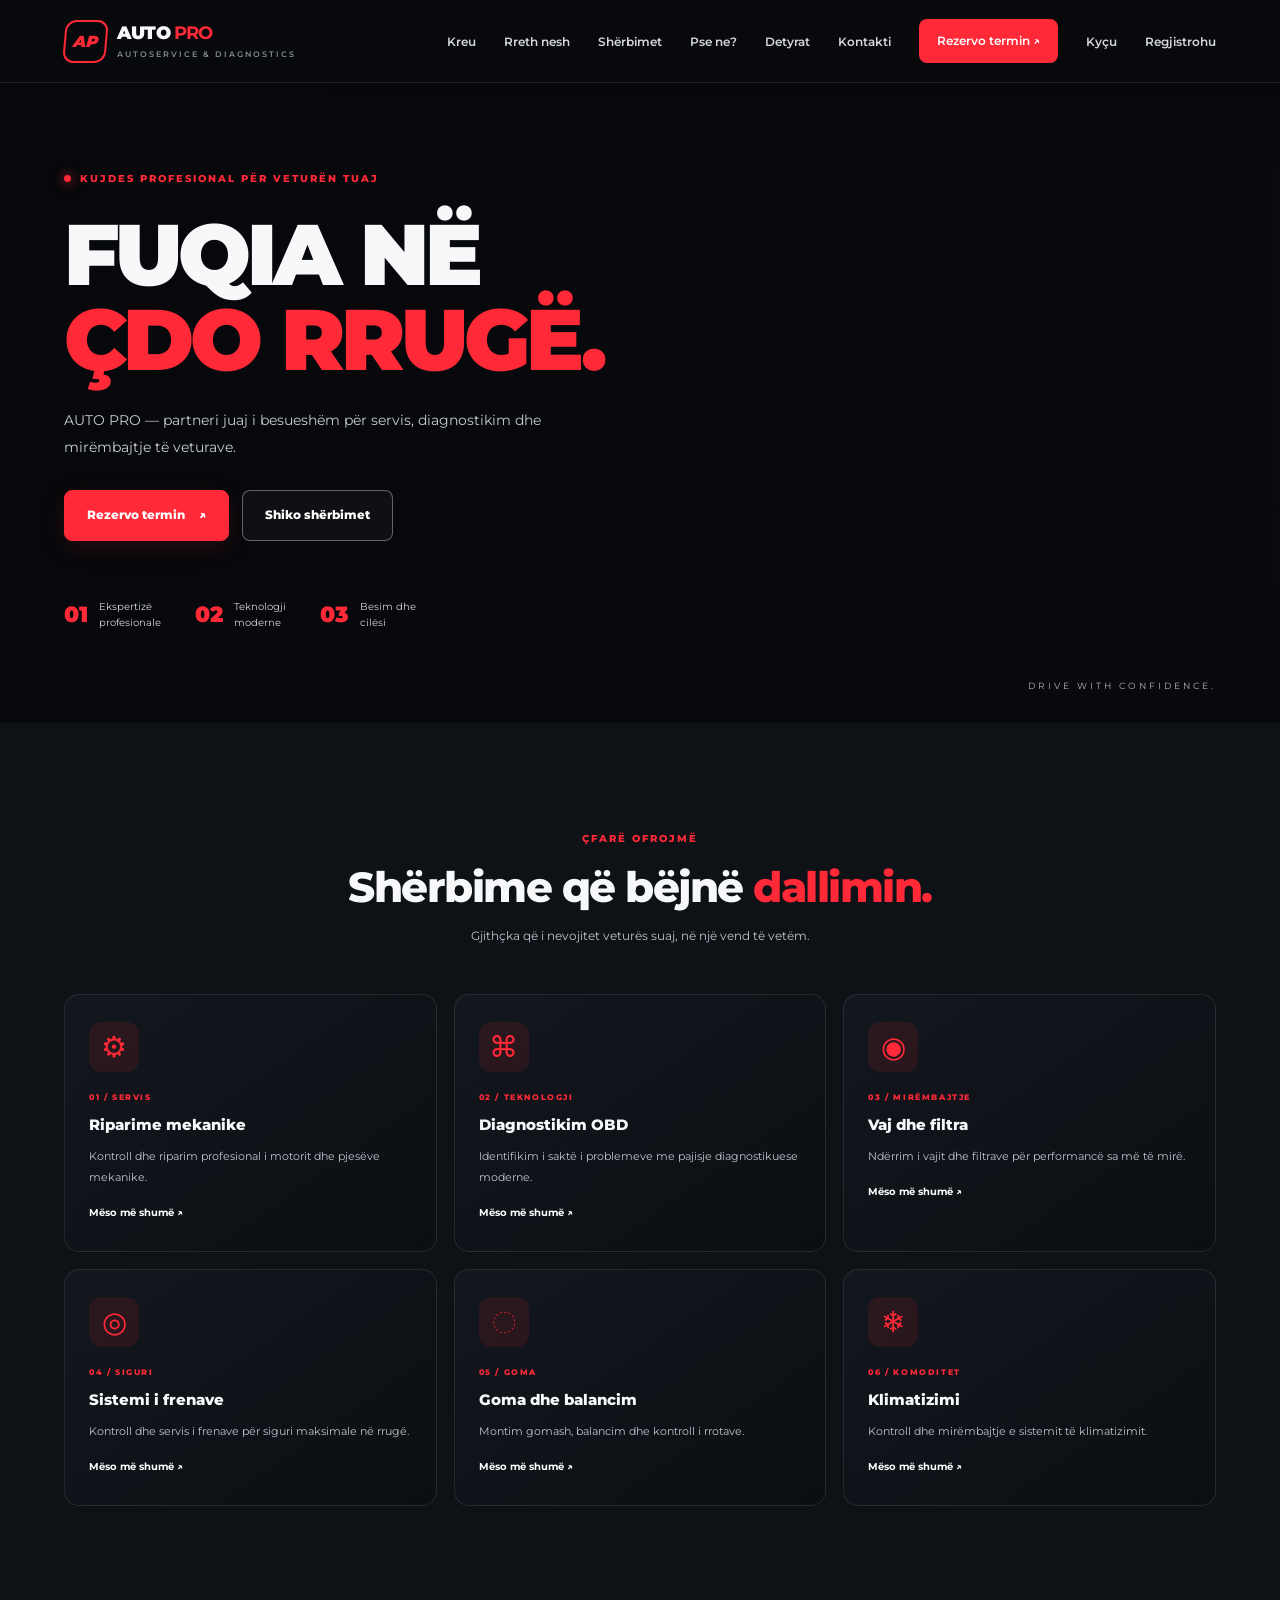
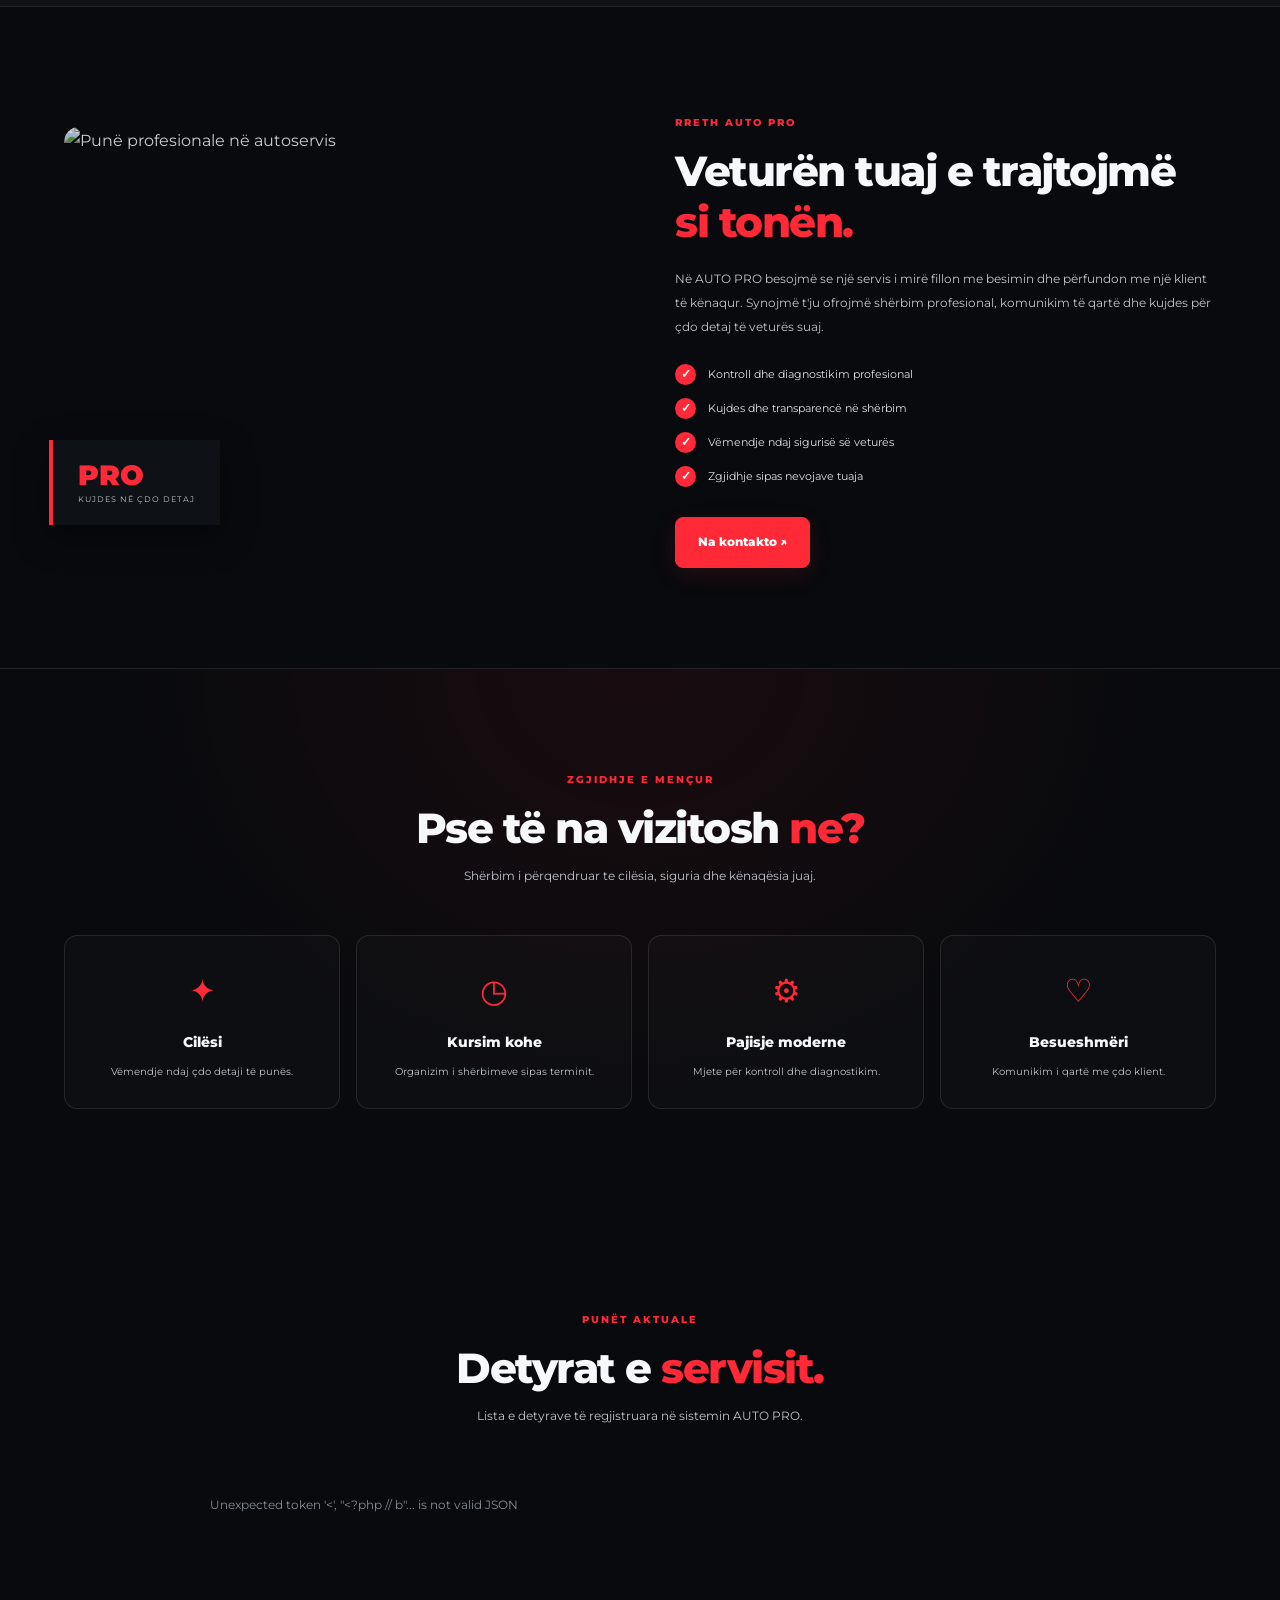
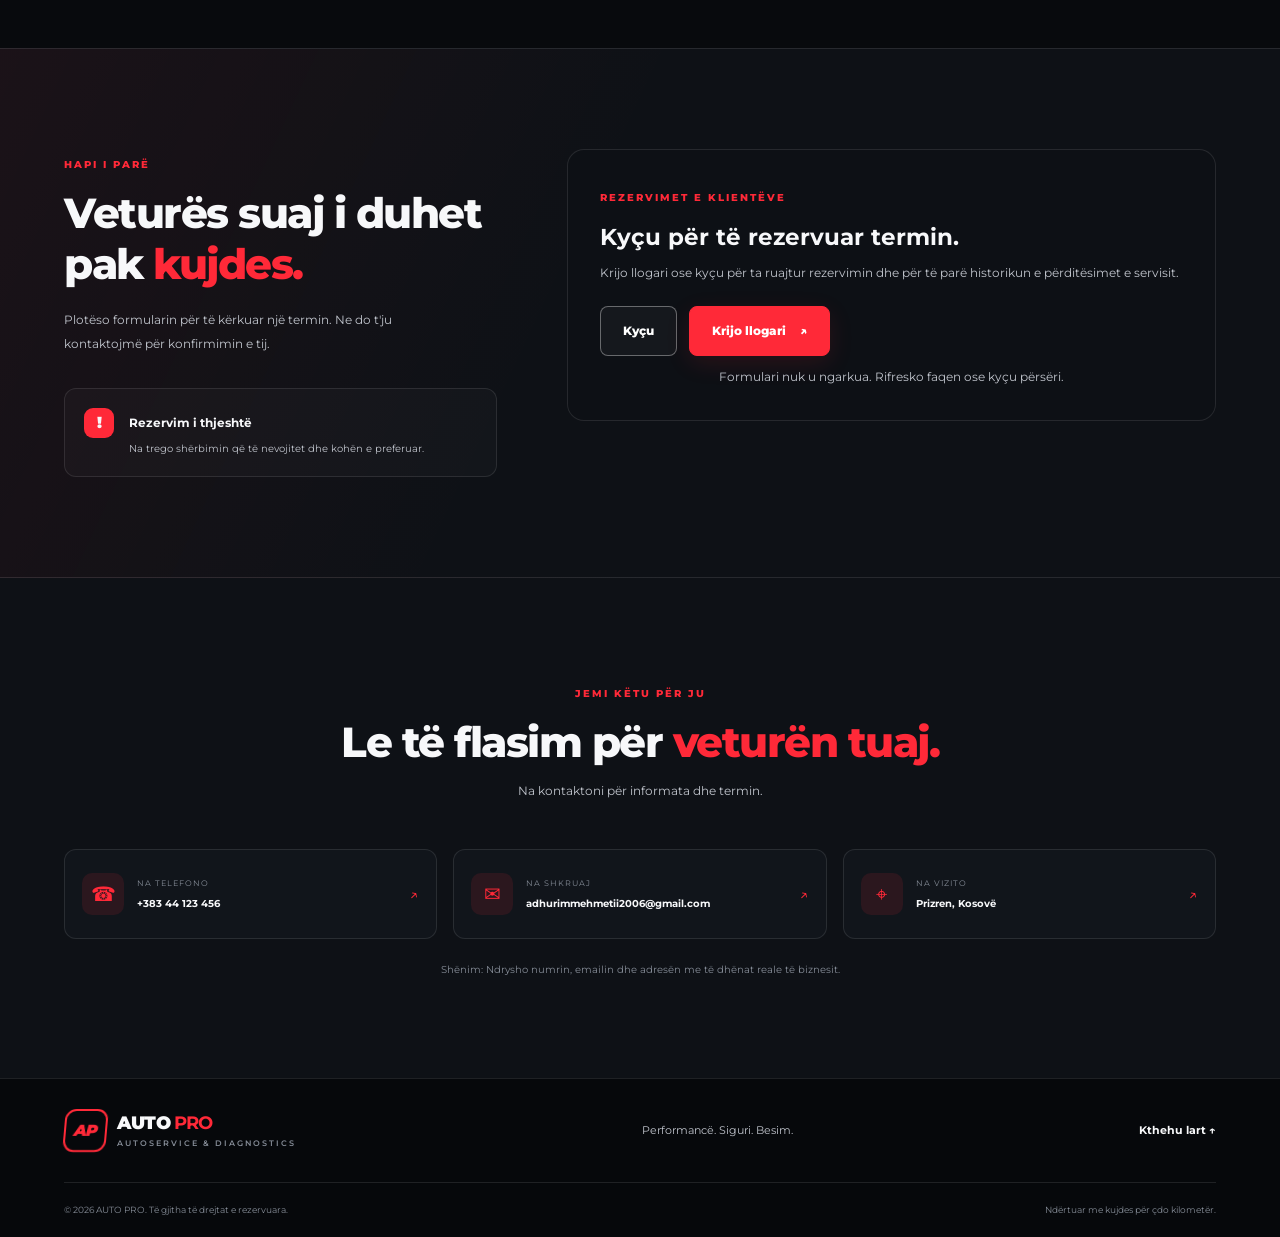
==== commit b71674b3: "Përditëso statuset dhe detyrat e servisit Ndryshimet që nga commit-i i fundit, një nga një:  1. Shto" ====
--- a/frontend/index.html
+++ b/frontend/index.html
@@ -216,6 +216,7 @@
         <div class="task-list" id="task-list" aria-live="polite">
           <p class="empty-state">Duke ngarkuar detyrat...</p>
         </div>
+        <p id="task-update-status" class="form-disclaimer" role="status" aria-live="polite"></p>
       </div>
     </section>
 
--- a/frontend/style.css
+++ b/frontend/style.css
@@ -1472,19 +1472,41 @@
 
 .task-status {
   flex-shrink: 0;
-  padding: 5px 9px;
-  border: 1px solid rgba(255, 193, 102, 0.35);
+  padding: 6px 14px;
   border-radius: 20px;
-  background: rgba(255, 193, 102, 0.08);
-  color: #ffc166;
-  font-size: 9px;
-  font-weight: 800;
+  font-size: 13px;
+  font-weight: 600;
+  cursor: pointer;
+  user-select: none;
+  transition: transform 0.15s ease, opacity 0.15s ease;
+}
+
+.task-status:hover {
+  transform: scale(1.05);
+  opacity: 0.9;
+}
+
+.task-status:disabled {
+  cursor: wait;
+  opacity: 0.65;
+}
+
+.task-status-TODO {
+  background: rgba(245, 158, 11, 0.15);
+  color: #fbbf24;
+  border: 1px solid rgba(245, 158, 11, 0.4);
+}
+
+.task-status-IN_PROGRESS {
+  background: rgba(59, 130, 246, 0.15);
+  color: #60a5fa;
+  border: 1px solid rgba(59, 130, 246, 0.4);
 }
 
 .task-status-DONE {
-  border-color: rgba(131, 214, 165, 0.3);
-  background: rgba(131, 214, 165, 0.08);
-  color: #83d6a5;
+  background: rgba(34, 197, 94, 0.15);
+  color: #4ade80;
+  border: 1px solid rgba(34, 197, 94, 0.4);
 }
 
 .task-card .booking-detail {
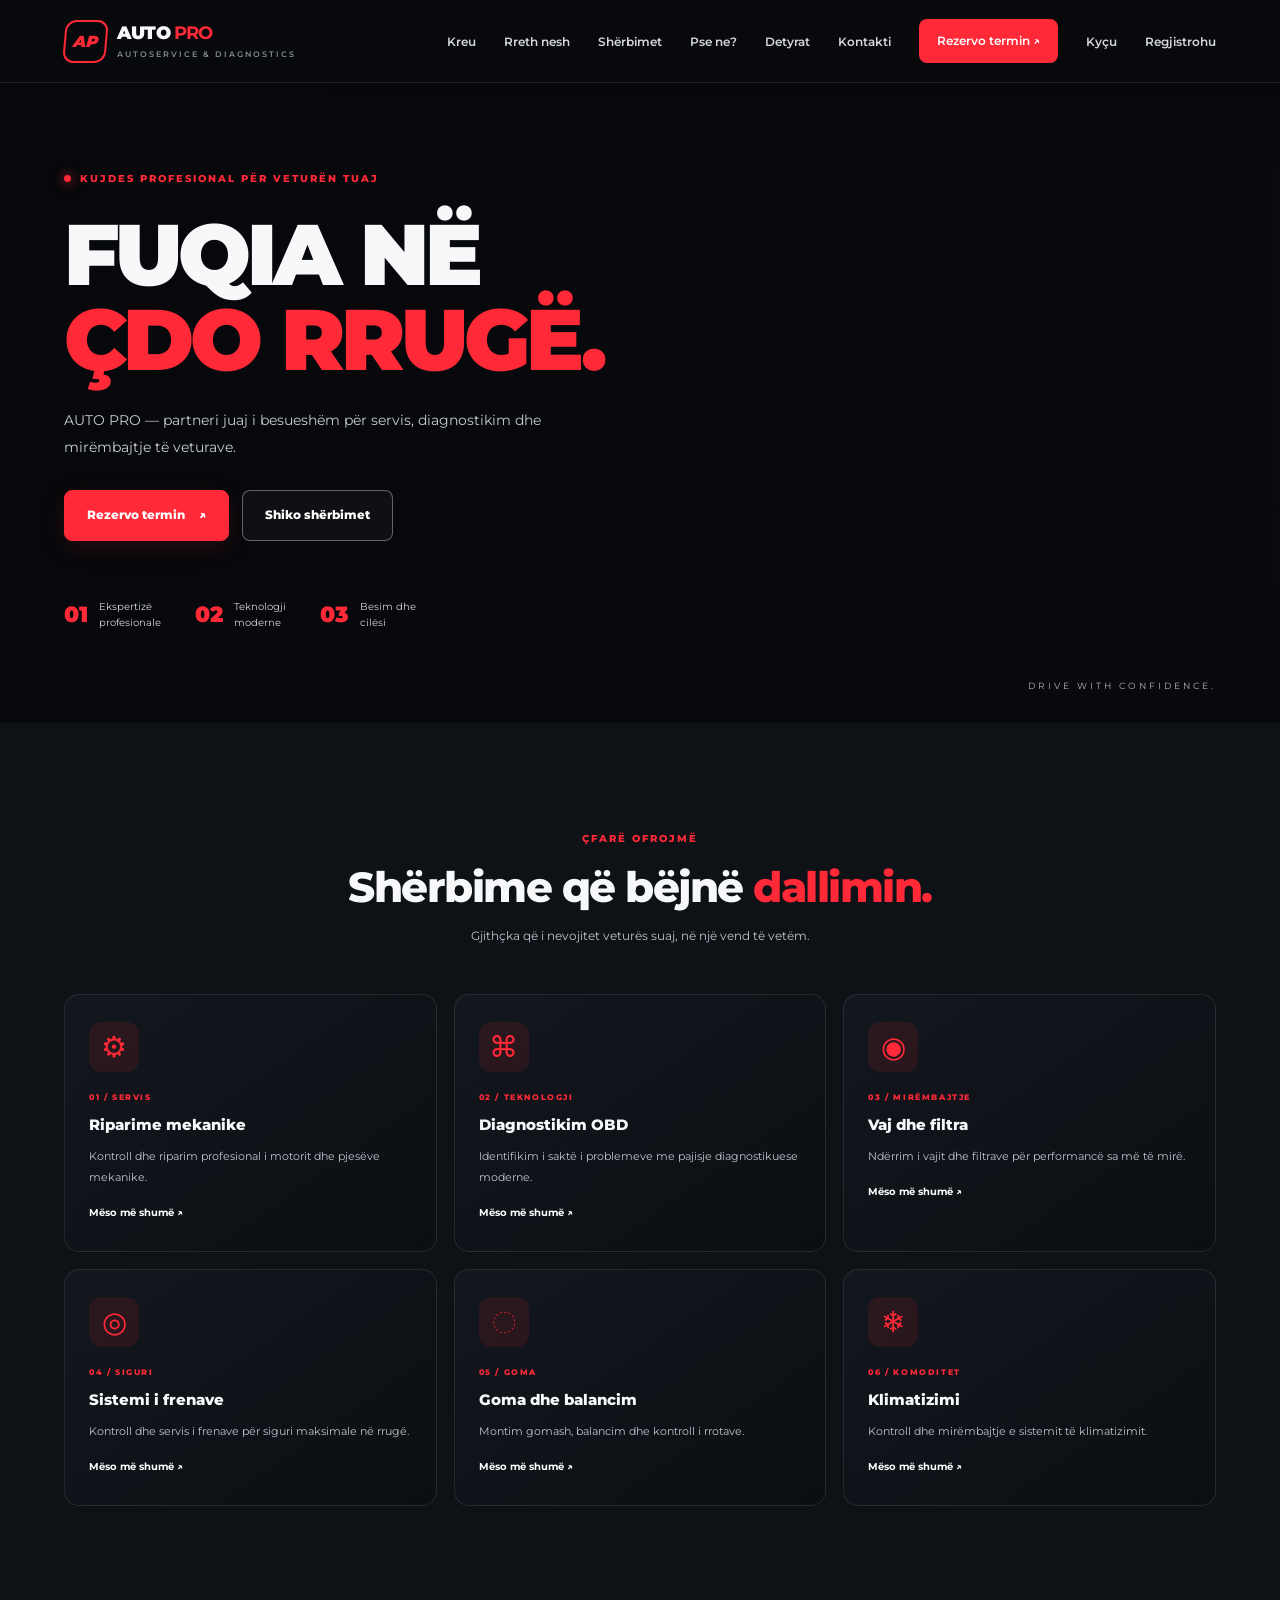
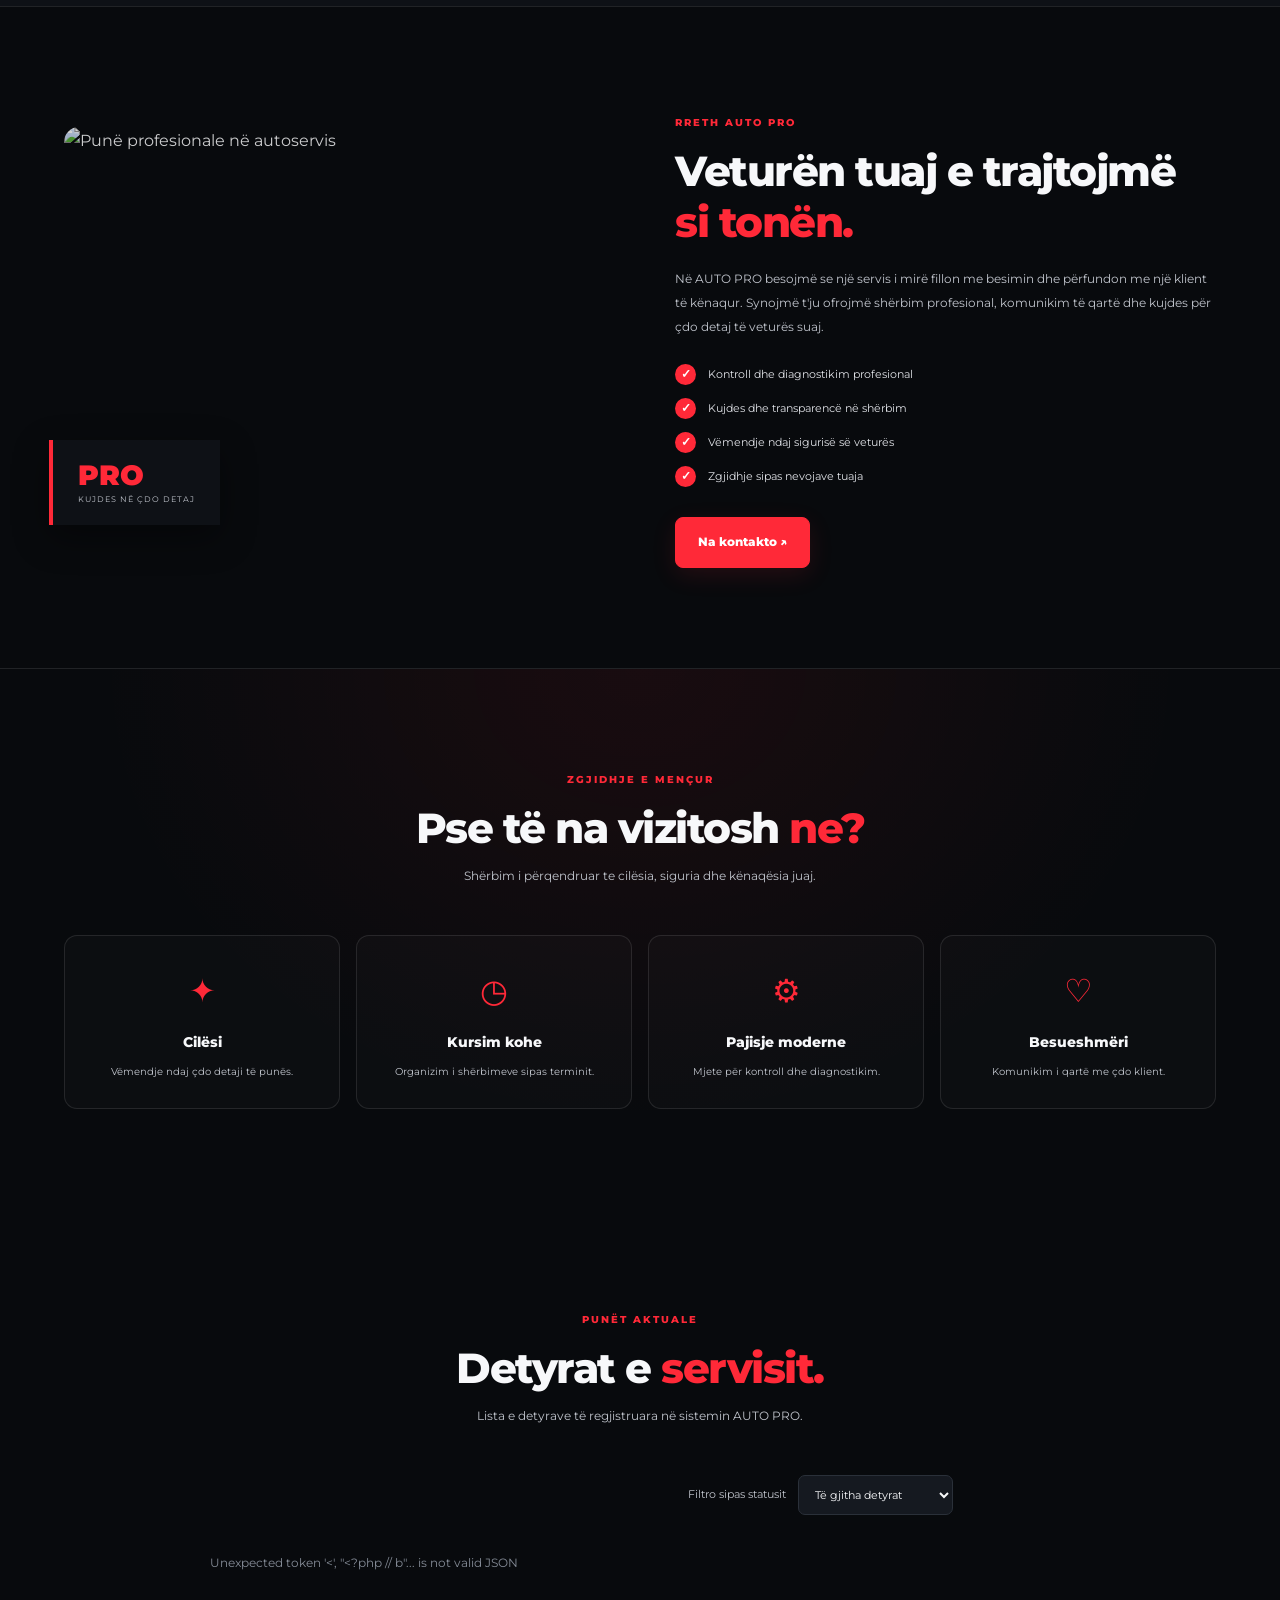
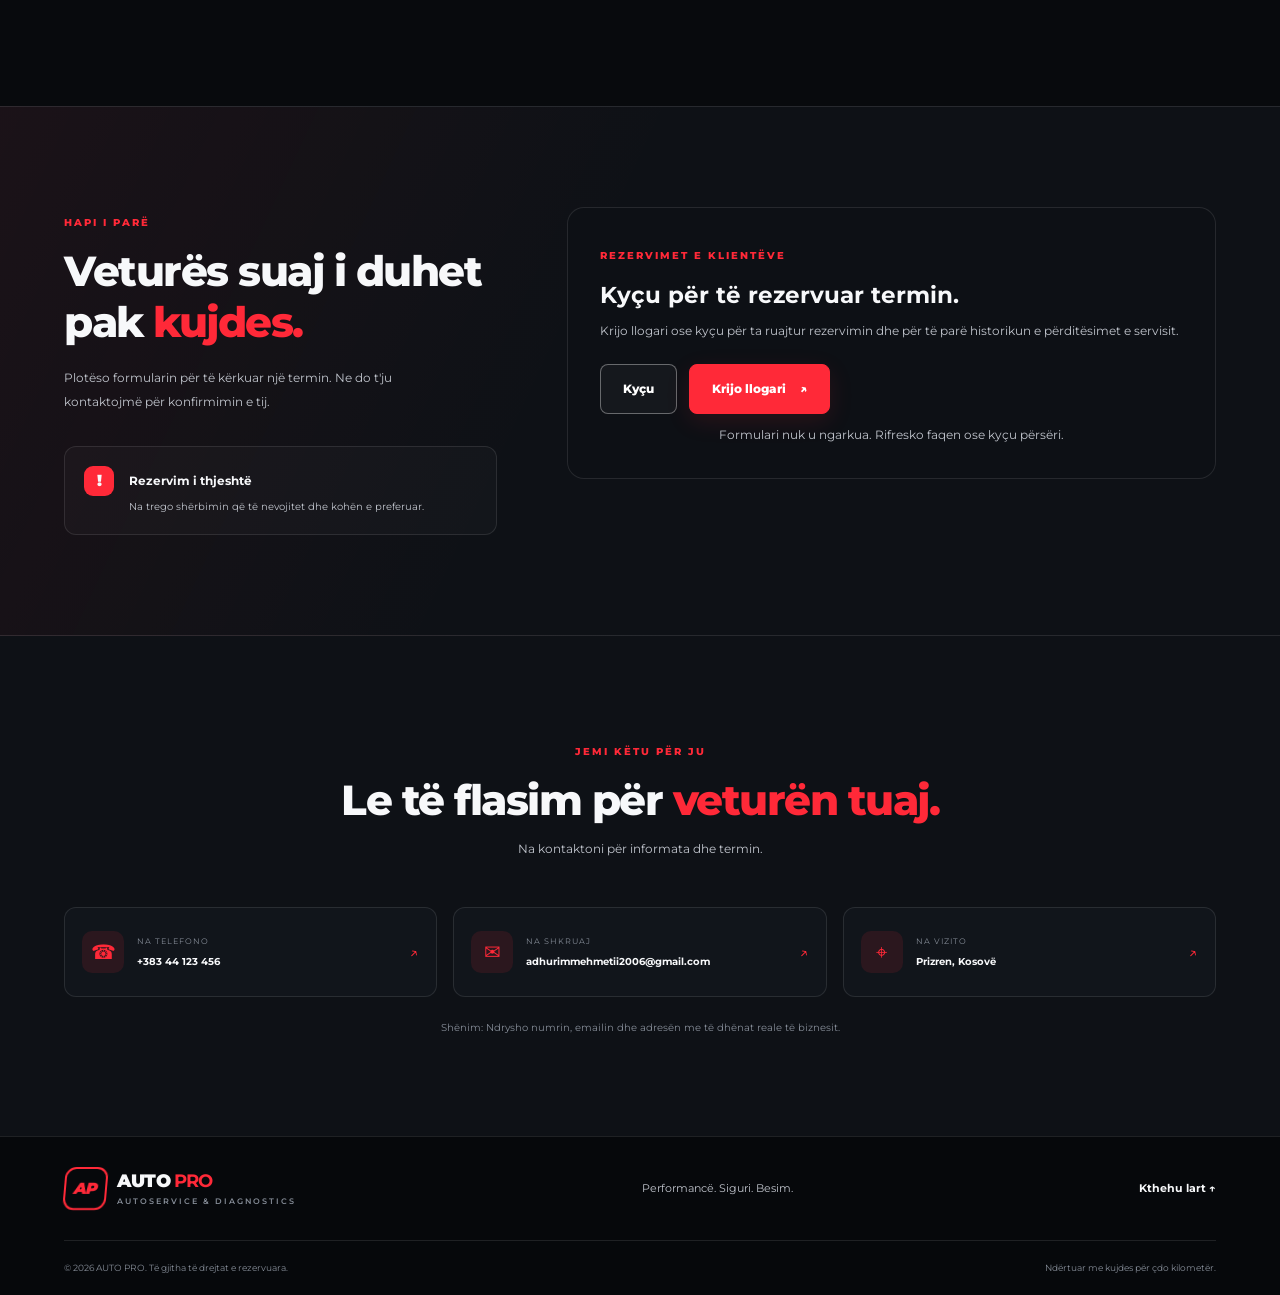
==== commit 6c2f2314: "Shto fshirjen dhe filtrimin e detyrave Ndryshimet nga commit-i i fundit, një nga një:  1. Shtova fsh" ====
--- a/frontend/index.html
+++ b/frontend/index.html
@@ -213,6 +213,16 @@
           <h2>Detyrat e <span>servisit.</span></h2>
           <p>Lista e detyrave të regjistruara në sistemin AUTO PRO.</p>
         </div>
+        <div class="task-filter-bar">
+          <label for="task-status-filter">Filtro sipas statusit</label>
+          <select id="task-status-filter">
+            <option value="all">Të gjitha detyrat</option>
+            <option value="TODO">Në pritje</option>
+            <option value="IN_PROGRESS">Në punë</option>
+            <option value="DONE">Përfunduar</option>
+          </select>
+          <span id="task-count" aria-live="polite"></span>
+        </div>
         <div class="task-list" id="task-list" aria-live="polite">
           <p class="empty-state">Duke ngarkuar detyrat...</p>
         </div>
--- a/frontend/style.css
+++ b/frontend/style.css
@@ -1451,6 +1451,33 @@
   margin-inline: auto;
 }
 
+.task-filter-bar {
+  display: flex;
+  align-items: center;
+  justify-content: flex-end;
+  gap: 12px;
+  max-width: 860px;
+  margin: 0 auto 18px;
+  color: var(--text);
+  font-size: 11px;
+}
+
+.task-filter-bar select {
+  min-height: 40px;
+  padding: 8px 34px 8px 12px;
+  border: 1px solid #2a3039;
+  border-radius: 7px;
+  background: #151920;
+  color: var(--white);
+  color-scheme: dark;
+}
+
+#task-count {
+  min-width: 105px;
+  color: var(--muted);
+  text-align: right;
+}
+
 .task-card {
   padding: 19px 21px;
   border: 1px solid var(--border);
@@ -1513,6 +1540,34 @@
   margin-top: 9px;
 }
 
+.task-card-actions {
+  display: flex;
+  justify-content: flex-end;
+  margin-top: 14px;
+}
+
+.task-delete-button {
+  padding: 8px 12px;
+  border: 1px solid rgba(255, 41, 56, 0.35);
+  border-radius: 7px;
+  background: rgba(255, 41, 56, 0.08);
+  color: #ff9ba3;
+  font-size: 10px;
+  font-weight: 700;
+  cursor: pointer;
+  transition: background var(--transition), border-color var(--transition);
+}
+
+.task-delete-button:hover {
+  border-color: var(--red);
+  background: rgba(255, 41, 56, 0.16);
+}
+
+.task-delete-button:disabled {
+  cursor: wait;
+  opacity: 0.65;
+}
+
 .booking-card-heading {
   display: flex;
   align-items: flex-start;
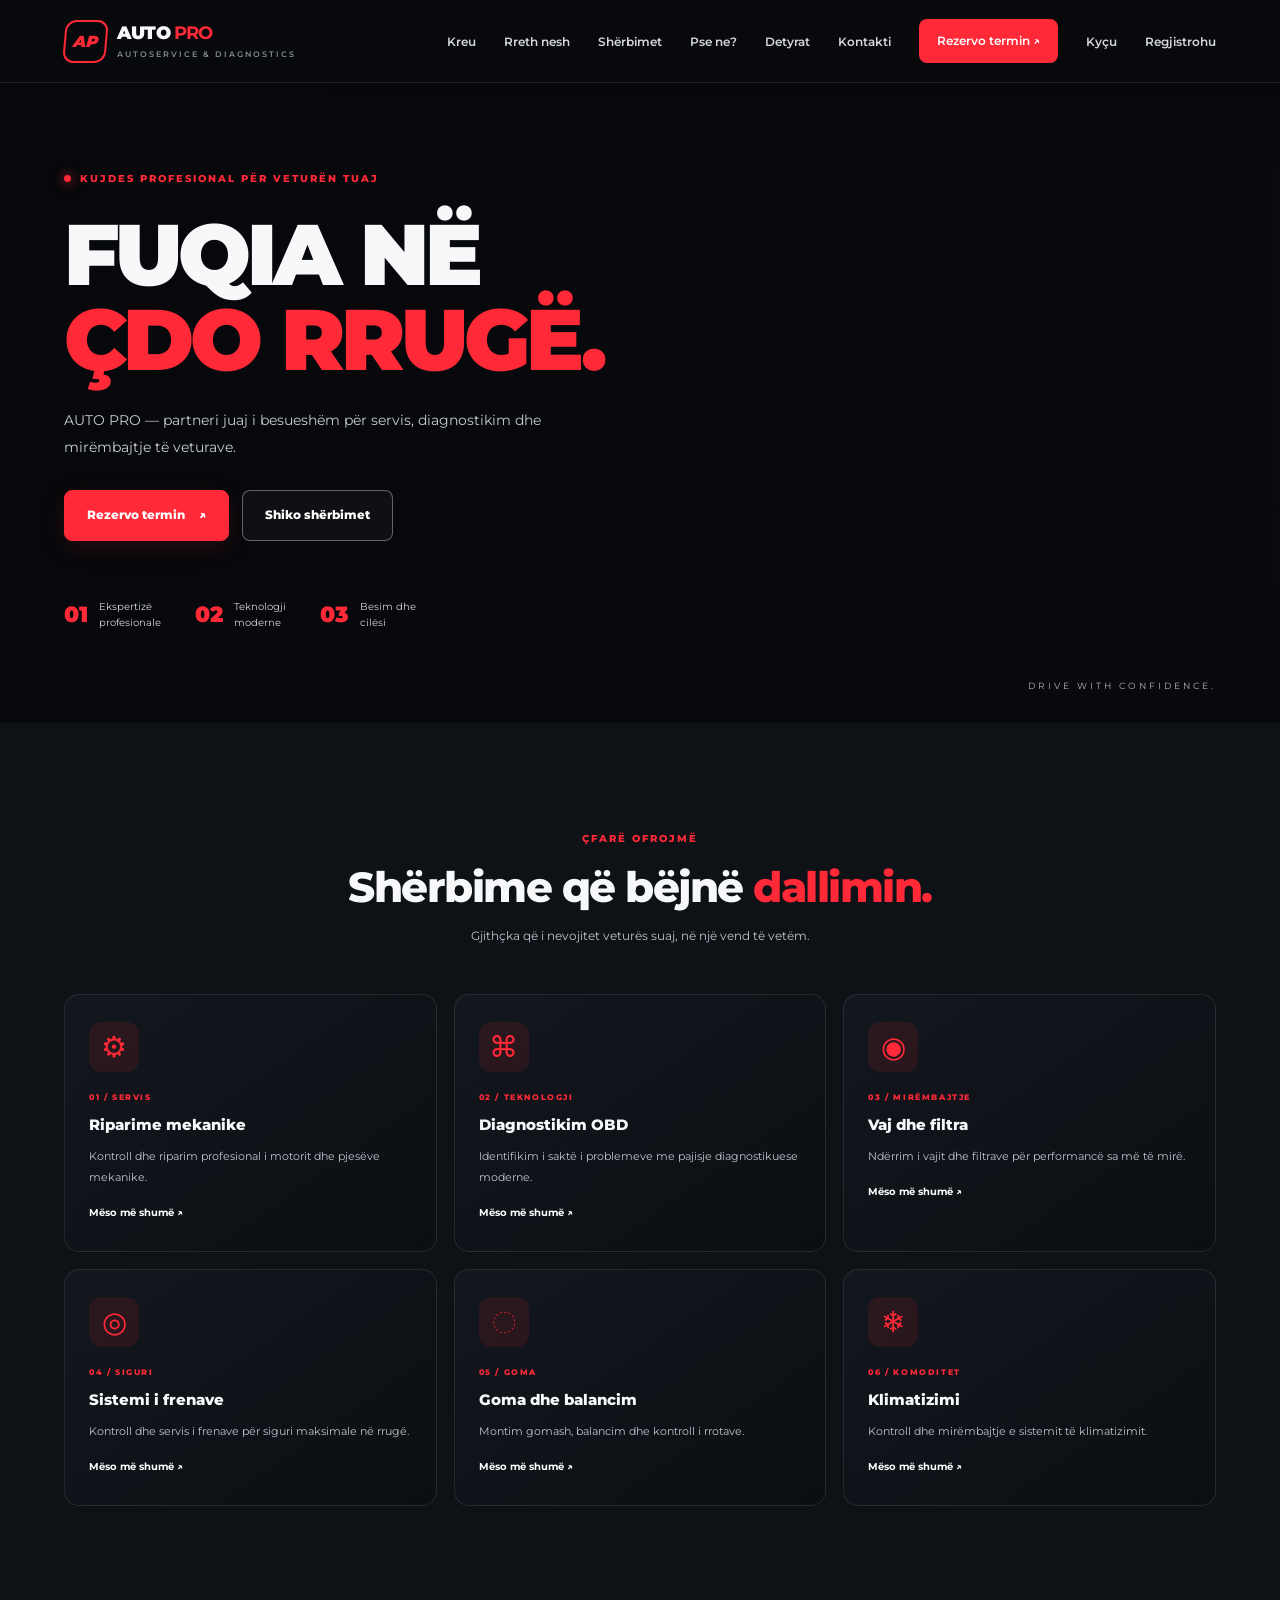
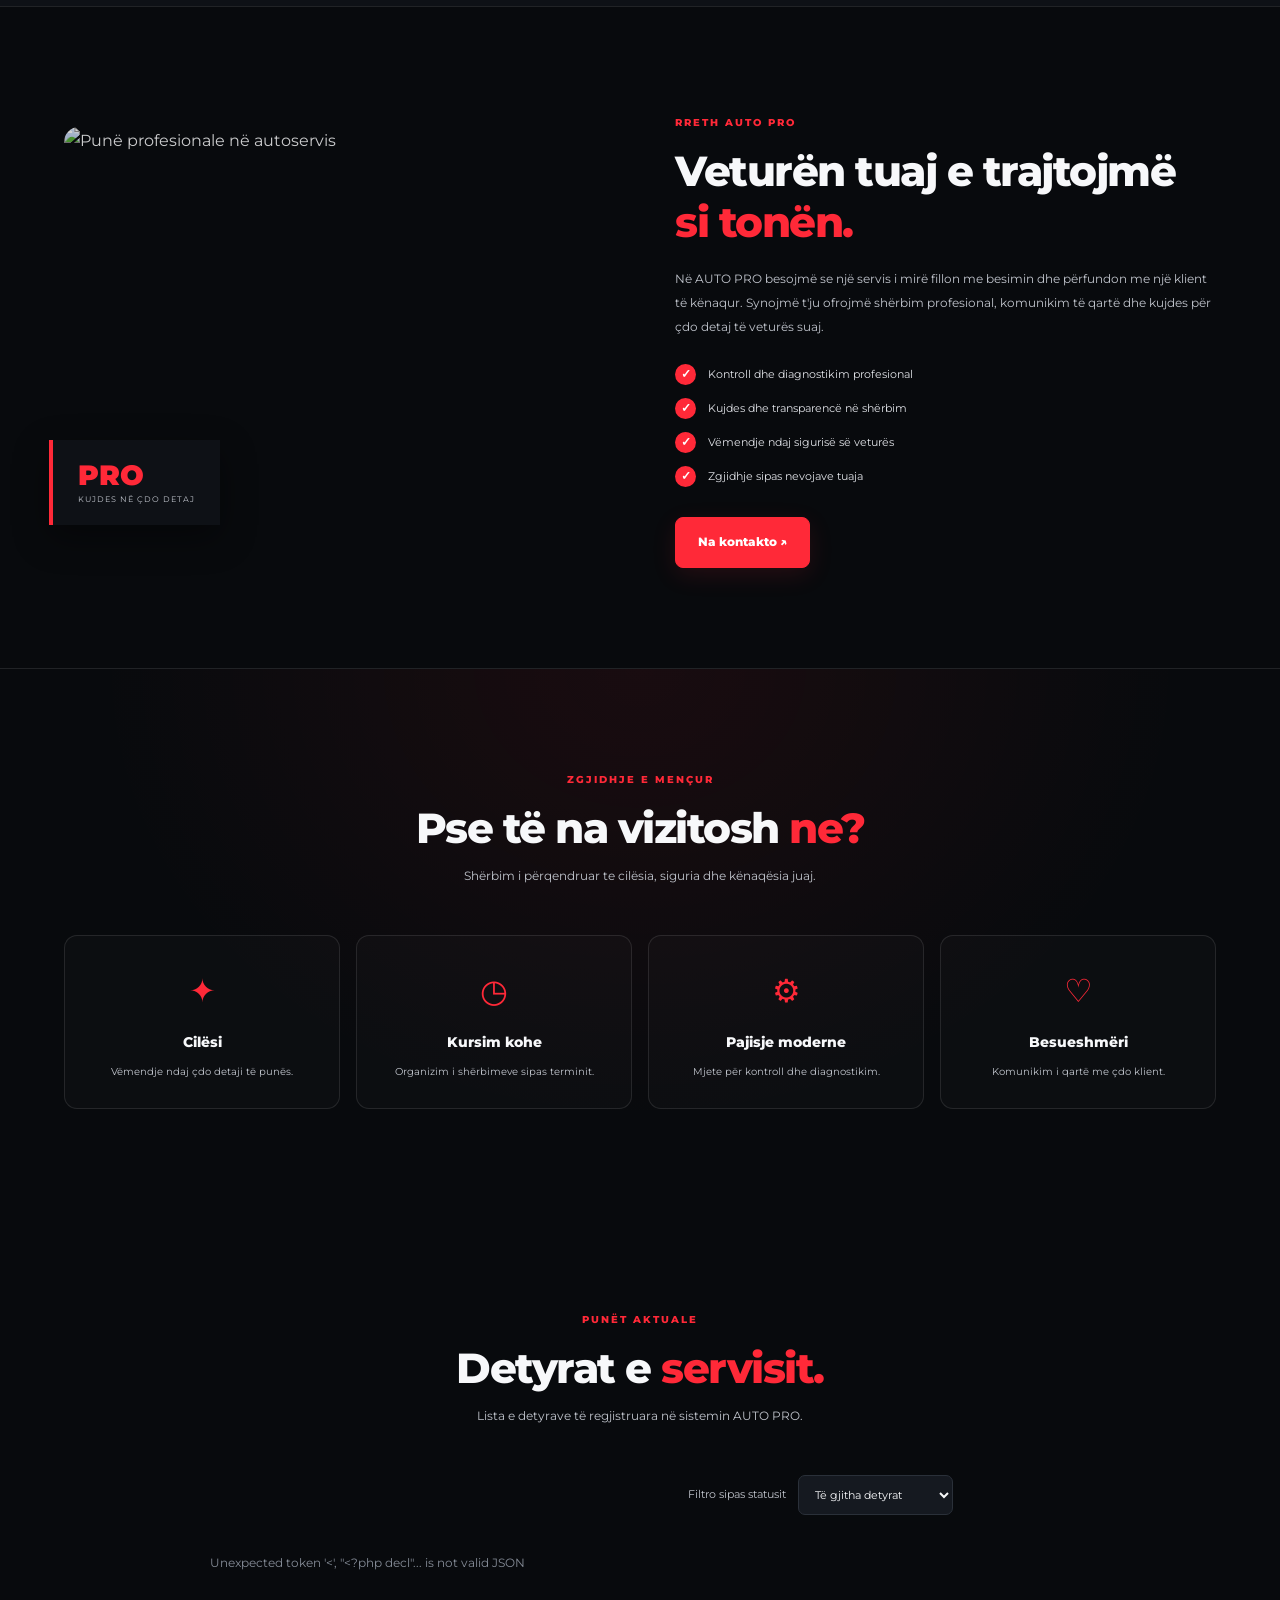
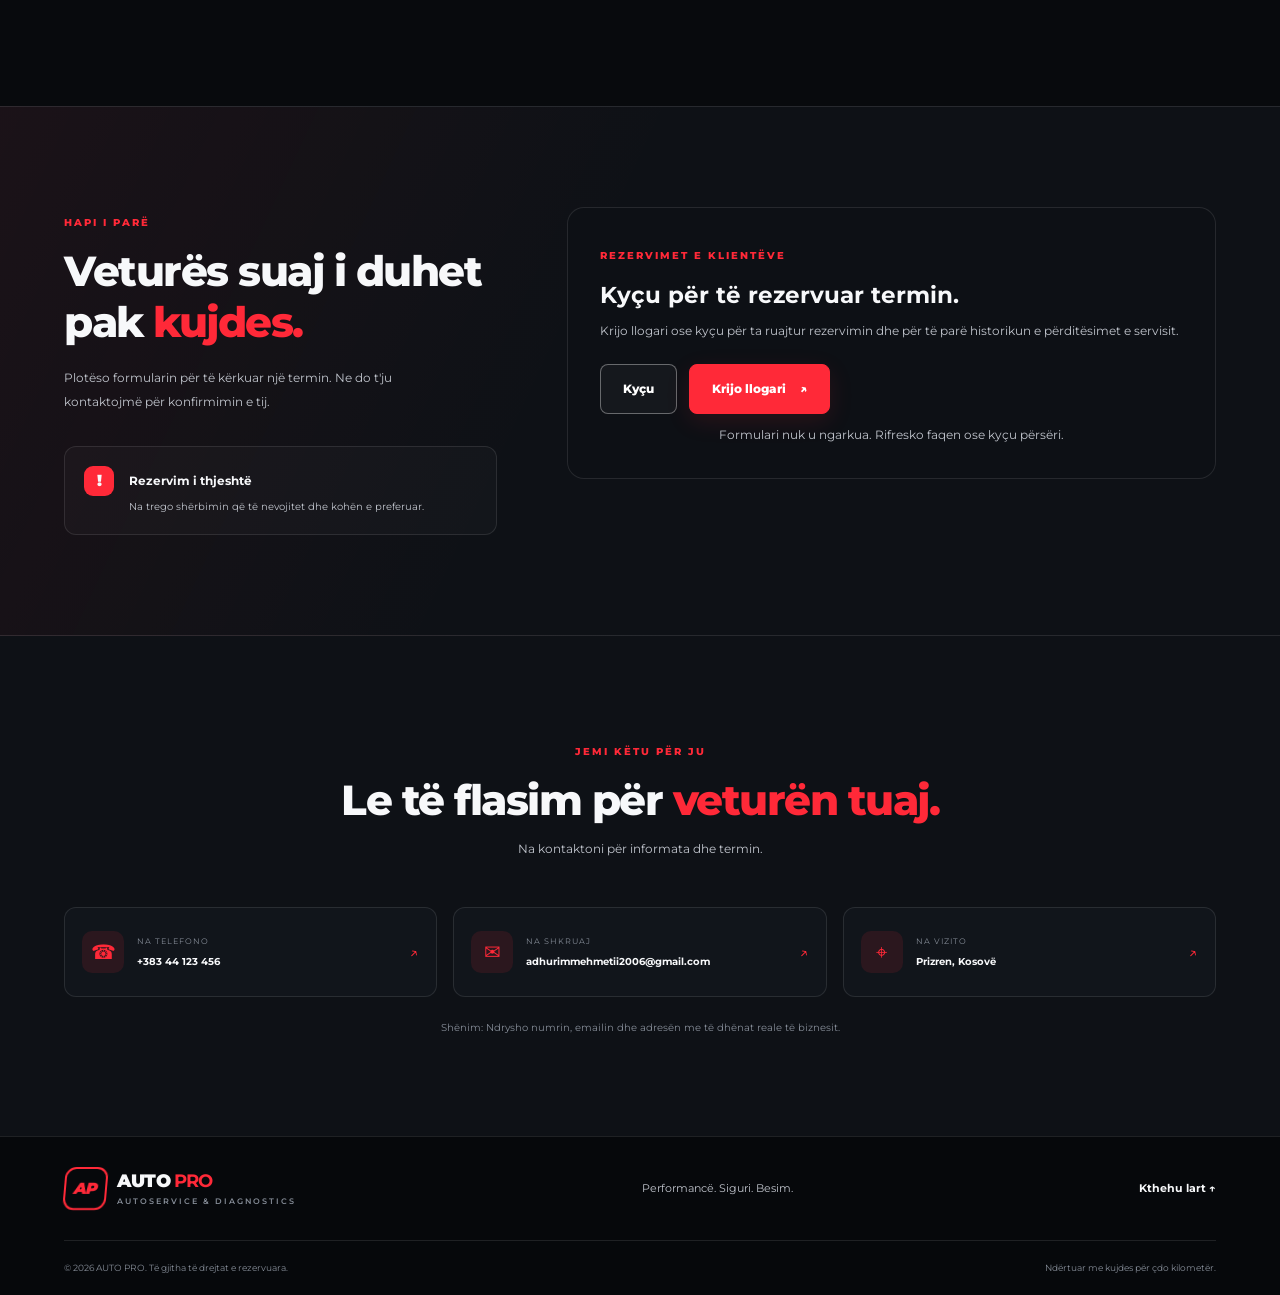
==== commit 67c272c4: "Shto faturimin dhe faturat PDF Ruaj cmimet e sherbimeve dhe shto katalogun me cmime te paracaktuara." ====
--- a/frontend/index.html
+++ b/frontend/index.html
@@ -213,6 +213,35 @@
           <h2>Detyrat e <span>servisit.</span></h2>
           <p>Lista e detyrave të regjistruara në sistemin AUTO PRO.</p>
         </div>
+        <form class="task-form" id="task-form" hidden>
+          <h3>Shto detyrë servisi</h3>
+          <div class="task-form-grid">
+            <div class="form-group">
+              <label for="service-preset">Shërbim standard (opsional)</label>
+              <select id="service-preset" name="service_preset">
+                <option value="">Shërbim me porosi</option>
+              </select>
+            </div>
+            <div class="form-group">
+              <label for="task-title">Përshkrimi i shërbimit</label>
+              <input id="task-title" name="title" type="text" maxlength="255" required>
+            </div>
+            <div class="form-group">
+              <label for="task-vehicle-id">ID e veturës</label>
+              <input id="task-vehicle-id" name="vehicle_id" type="number" min="1" step="1" required>
+            </div>
+            <div class="form-group">
+              <label for="task-assigned-to">ID e mekanikut (opsionale)</label>
+              <input id="task-assigned-to" name="assigned_to" type="number" min="1" step="1">
+            </div>
+            <div class="form-group">
+              <label for="task-price">Çmimi total (EUR, përfshirë TVSH 18%)</label>
+              <input id="task-price" name="price" type="number" min="0" max="99999999.99" step="0.01" placeholder="p.sh. 20.00" required>
+            </div>
+          </div>
+          <button class="btn btn-primary" type="submit">Ruaj detyrën</button>
+          <p id="task-form-status" class="form-disclaimer" role="status" aria-live="polite"></p>
+        </form>
         <div class="task-filter-bar">
           <label for="task-status-filter">Filtro sipas statusit</label>
           <select id="task-status-filter">
@@ -376,6 +405,8 @@
       <p>Ndërtuar me kujdes për çdo kilometër.</p>
     </div>
   </footer>
+  <script src="https://cdnjs.cloudflare.com/ajax/libs/jspdf/2.5.1/jspdf.umd.min.js" defer></script>
+  <script src="https://cdnjs.cloudflare.com/ajax/libs/jspdf-autotable/3.8.2/jspdf.plugin.autotable.min.js" defer></script>
   <script src="app.js" defer></script>
 
 </body>
--- a/frontend/style.css
+++ b/frontend/style.css
@@ -1451,6 +1451,53 @@
   margin-inline: auto;
 }
 
+.task-form {
+  display: grid;
+  gap: 14px;
+  max-width: 860px;
+  margin: 0 auto 22px;
+  padding: 20px;
+  border: 1px solid var(--border);
+  border-radius: 10px;
+  background: var(--card);
+}
+
+.task-form[hidden] {
+  display: none;
+}
+
+.task-form h3 {
+  font-size: 15px;
+}
+
+.task-form-grid {
+  display: grid;
+  grid-template-columns: repeat(2, minmax(0, 1fr));
+  gap: 13px;
+}
+
+.task-form .form-group {
+  margin: 0;
+}
+
+.task-form input,
+.task-form select {
+  width: 100%;
+  min-height: 42px;
+  margin-top: 7px;
+  padding: 10px 12px;
+  border: 1px solid #2a3039;
+  border-radius: 7px;
+  background: #151920;
+  color: var(--white);
+  color-scheme: dark;
+}
+
+.task-form .form-disclaimer {
+  margin: 0;
+  text-align: left;
+}
+
 .task-filter-bar {
   display: flex;
   align-items: center;
@@ -1540,10 +1587,40 @@
   margin-top: 9px;
 }
 
+.task-price {
+  margin-top: 10px;
+  color: #4ade80;
+  font-size: 13px;
+  font-weight: 700;
+}
+
+.task-price-unset {
+  color: var(--muted);
+  font-size: 11px;
+  font-weight: 500;
+}
+
 .task-card-actions {
   display: flex;
+  flex-wrap: wrap;
   justify-content: flex-end;
+  gap: 8px;
   margin-top: 14px;
+}
+
+.task-invoice-button {
+  padding: 8px 12px;
+  border: 1px solid rgba(96, 165, 250, 0.4);
+  border-radius: 7px;
+  background: rgba(59, 130, 246, 0.1);
+  color: #93c5fd;
+  font-size: 10px;
+  font-weight: 700;
+  cursor: pointer;
+}
+
+.task-invoice-button:hover {
+  background: rgba(59, 130, 246, 0.2);
 }
 
 .task-delete-button {
@@ -1753,7 +1830,8 @@
   }
 
   .booking-admin-controls,
-  .service-form {
+  .service-form,
+  .task-form-grid {
     grid-template-columns: 1fr;
   }
 
